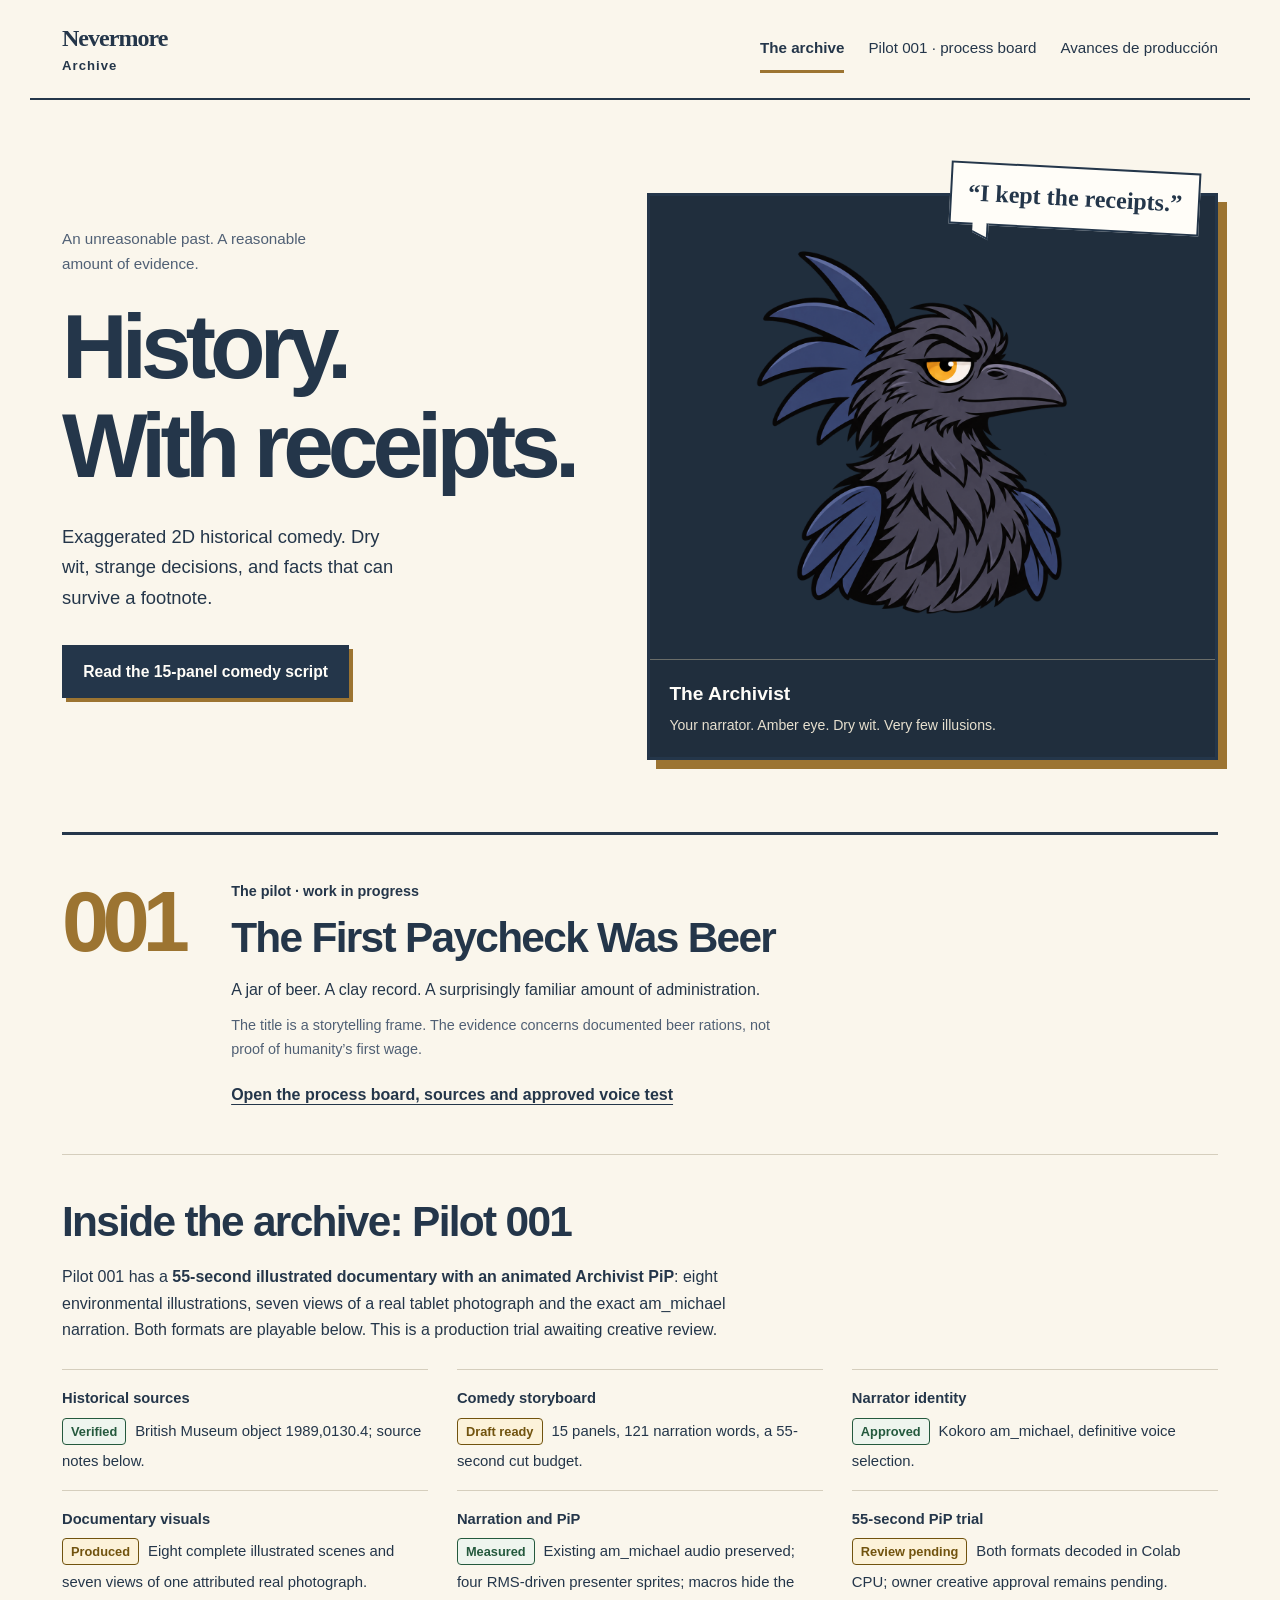
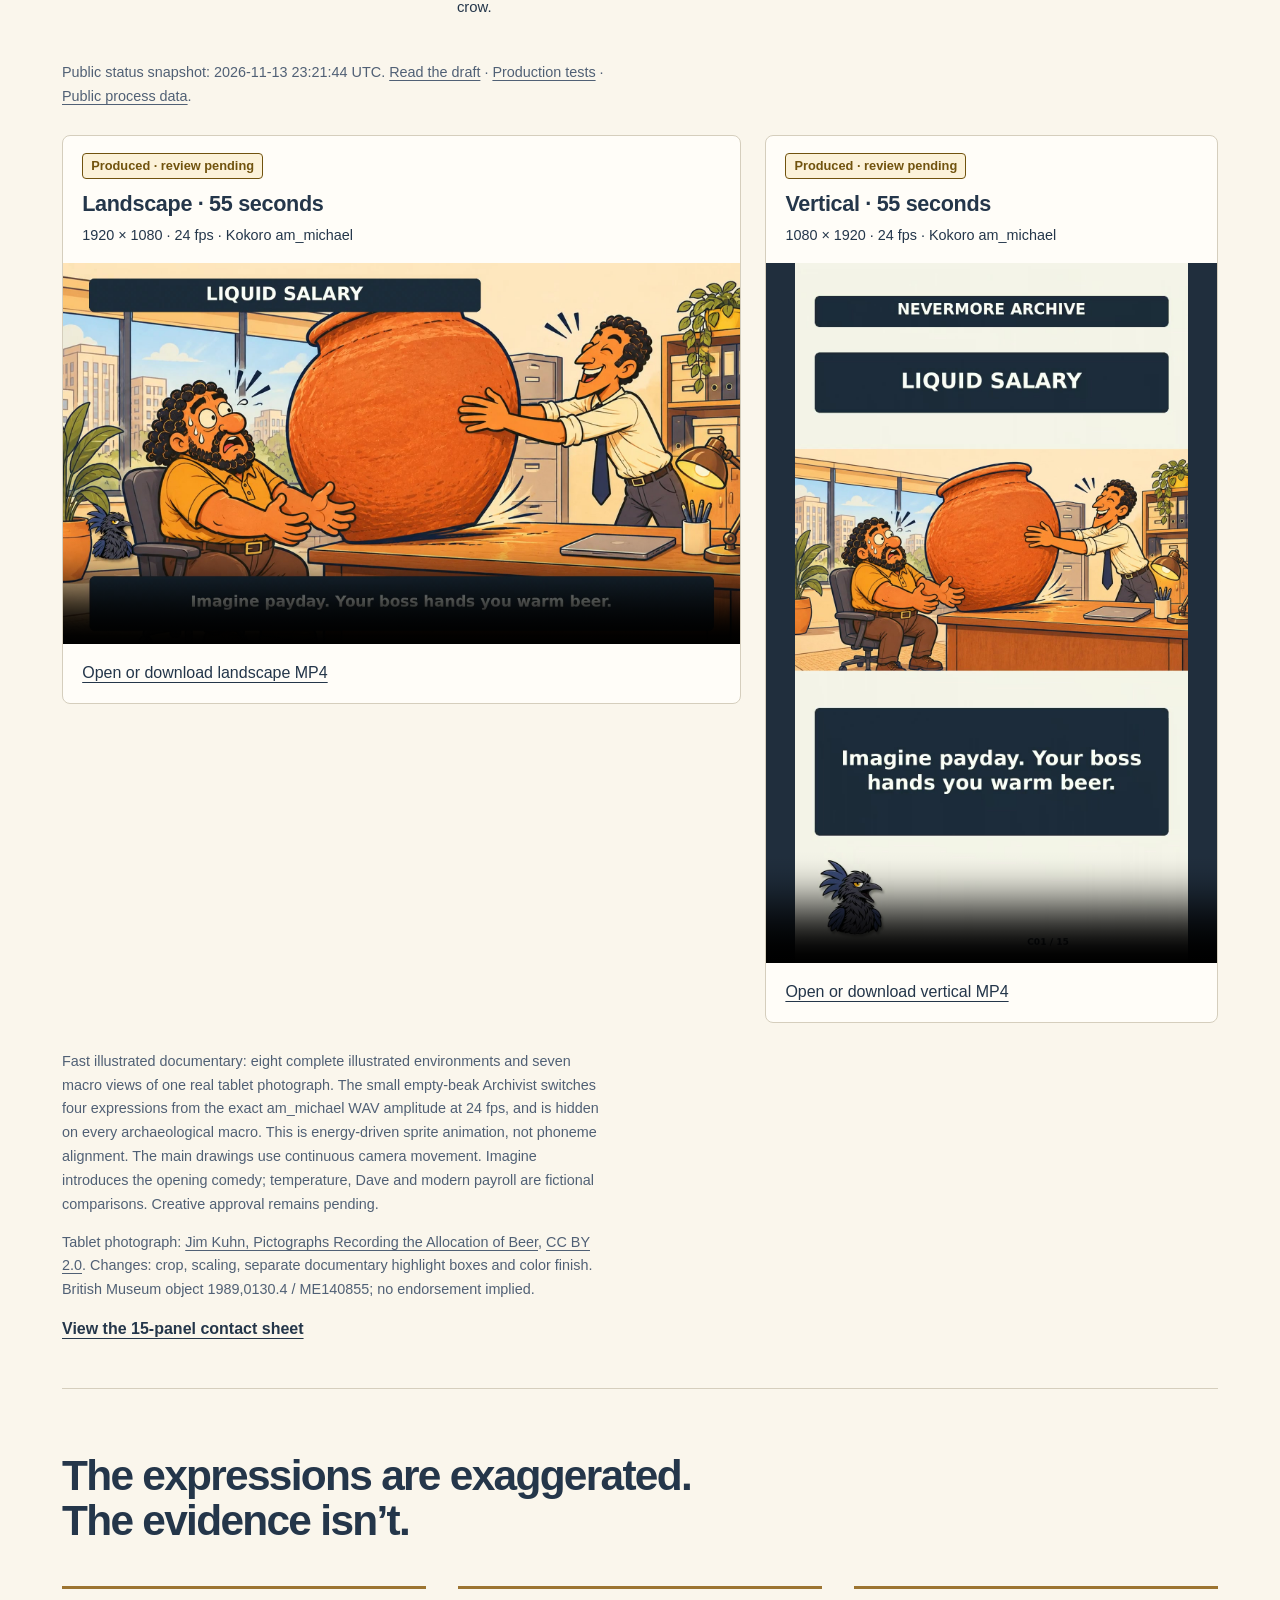
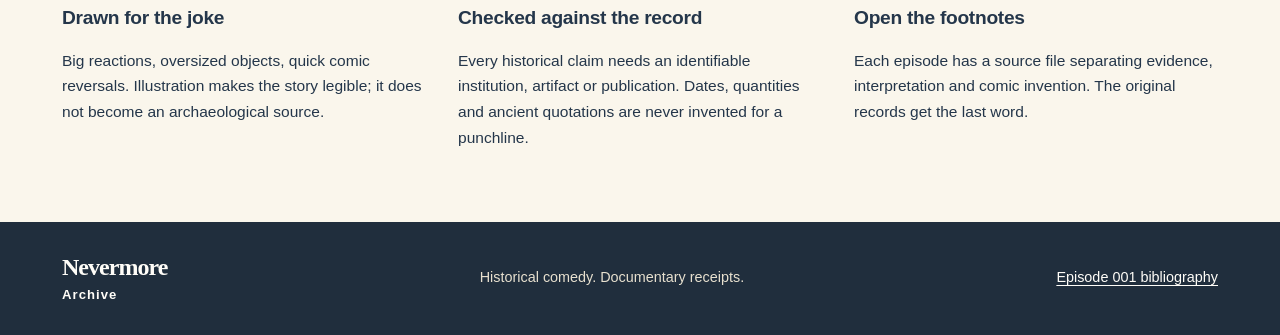
==== index.html @ f3fd373e "Publish Nevermore Archive public process portal" ====
<!doctype html>
<html lang="en">
<head>
  <meta charset="utf-8">
  <meta name="viewport" content="width=device-width, initial-scale=1">
  <meta name="description" content="Nevermore Archive: historical comedy with documented sources. Meet The Archivist and explore the evidence behind The First Paycheck Was Beer.">
  <meta name="theme-color" content="#202e3d">
  <title>Nevermore Archive · History, with receipts</title>
  <link rel="stylesheet" href="styles.css">
</head>
<body>
  <a class="skip-link" href="#main">Skip to content</a>
  <header class="site-header">
    <a class="wordmark" href="index.html" aria-label="Nevermore Archive home">Nevermore <span>Archive</span></a>
    <nav aria-label="Main navigation">
      <a href="index.html" aria-current="page">The archive</a>
      <a href="episode-001.html">Pilot 001 · process board</a>
      <a href="episode-001.html#production">Avances de producción</a>
    </nav>
  </header>
  <main id="main">
    <section class="hero" aria-labelledby="hero-title">
      <div class="hero-copy">
        <p class="intro">An unreasonable past. A reasonable amount of evidence.</p>
        <h1 id="hero-title">History.<br>With receipts.</h1>
        <p class="hero-description">Exaggerated 2D historical comedy. Dry wit, strange decisions, and facts that can survive a footnote.</p>
        <a class="button" href="episode-001.html#storyboard">Read the 15-panel comedy script</a>
      </div>
      <figure class="archivist-panel">
        <p class="speech">“I kept the receipts.”</p>
        <img src="assets/the-archivist.png?v=4" width="1536" height="1024" alt="The Archivist, a charcoal-black crow with an amber eye, with an empty beak, shown as a separate commentary presenter.">
        <figcaption><strong>The Archivist</strong><span>Your narrator. Amber eye. Dry wit. Very few illusions.</span></figcaption>
      </figure>
    </section>
    <section class="episode-feature" aria-labelledby="episode-title">
      <div class="episode-number" aria-label="Episode 001">001</div>
      <div class="episode-copy">
        <p class="section-note">The pilot · work in progress</p>
        <h2 id="episode-title">The First Paycheck Was Beer</h2>
        <p>A jar of beer. A clay record. A surprisingly familiar amount of administration.</p>
        <p class="quiet">The title is a storytelling frame. The evidence concerns documented beer rations, not proof of humanity’s first wage.</p>
      </div>
      <a class="text-link" href="episode-001.html">Open the process board, sources and approved voice test</a>
    </section>
    <section class="process-overview" aria-labelledby="process-title">
      <h2 id="process-title">Inside the archive: Pilot 001</h2>
      <!-- BEGIN PUBLIC_SUMMARY -->
<p class="status-caption">Pilot 001 has a <strong>55-second illustrated documentary with an animated Archivist PiP</strong>: eight environmental illustrations, seven views of a real tablet photograph and the exact am_michael narration. Both formats are playable below. This is a production trial awaiting creative review.</p>
<dl class="status-grid"><div><dt>Historical sources</dt><dd><span class="state state-verified">Verified</span> British Museum object 1989,0130.4; source notes below.</dd></div>
<div><dt>Comedy storyboard</dt><dd><span class="state state-draft">Draft ready</span> 15 panels, 121 narration words, a 55-second cut budget.</dd></div>
<div><dt>Narrator identity</dt><dd><span class="state state-verified">Approved</span> Kokoro am_michael, definitive voice selection.</dd></div>
<div><dt>Documentary visuals</dt><dd><span class="state state-draft">Produced</span> Eight complete illustrated scenes and seven views of one attributed real photograph.</dd></div>
<div><dt>Narration and PiP</dt><dd><span class="state state-verified">Measured</span> Existing am_michael audio preserved; four RMS-driven presenter sprites; macros hide the crow.</dd></div>
<div><dt>55-second PiP trial</dt><dd><span class="state state-draft">Review pending</span> Both formats decoded in Colab CPU; owner creative approval remains pending.</dd></div>
</dl>
<p class="quiet">Public status snapshot: <time datetime="2026-11-13T23:21:44+00:00">2026-11-13 23:21:44 UTC</time>. <a href="episode-001.html#storyboard">Read the draft</a> · <a href="episode-001.html#production">Production tests</a> · <a href="pilot-001.json">Public process data</a>.</p><div class="film-grid"><article class="film-card film-landscape"><header><span class="state state-draft">Produced · review pending</span><h3>Landscape · 55 seconds</h3><p>1920 × 1080 · 24 fps · Kokoro am_michael</p></header><video controls playsinline preload="none" poster="advances/documentary-001-v4/landscape-poster.jpg" aria-label="2D comedy test, landscape, 55 seconds"><source src="advances/documentary-001-v4/landscape.mp4" type="video/mp4">Your browser can use the download link below.</video><p><a href="advances/documentary-001-v4/landscape.mp4">Open or download landscape MP4</a></p></article><article class="film-card film-vertical"><header><span class="state state-draft">Produced · review pending</span><h3>Vertical · 55 seconds</h3><p>1080 × 1920 · 24 fps · Kokoro am_michael</p></header><video controls playsinline preload="none" poster="advances/documentary-001-v4/vertical-poster.jpg" aria-label="2D comedy test, vertical, 55 seconds"><source src="advances/documentary-001-v4/vertical.mp4" type="video/mp4">Your browser can use the download link below.</video><p><a href="advances/documentary-001-v4/vertical.mp4">Open or download vertical MP4</a></p></article></div><p class="quiet">Fast illustrated documentary: eight complete illustrated environments and seven macro views of one real tablet photograph. The small empty-beak Archivist switches four expressions from the exact am_michael WAV amplitude at 24 fps, and is hidden on every archaeological macro. This is energy-driven sprite animation, not phoneme alignment. The main drawings use continuous camera movement. Imagine introduces the opening comedy; temperature, Dave and modern payroll are fictional comparisons. Creative approval remains pending.</p><p class="quiet">Tablet photograph: <a href="https://commons.wikimedia.org/wiki/File:Pictographs_Recording_the_Allocation_of_Beer_(London,_England).jpg">Jim Kuhn, Pictographs Recording the Allocation of Beer</a>, <a href="https://creativecommons.org/licenses/by/2.0/">CC BY 2.0</a>. Changes: crop, scaling, separate documentary highlight boxes and color finish. British Museum object 1989,0130.4 / ME140855; no endorsement implied.</p><a class="text-link" href="advances/documentary-001-v4/contact-sheet.jpg">View the 15-panel contact sheet</a>
      <!-- END PUBLIC_SUMMARY -->
    </section>
    <section class="archive-method" aria-labelledby="method-title">
      <h2 id="method-title">The expressions are exaggerated.<br>The evidence isn’t.</h2>
      <div class="method-columns">
        <div><h3>Drawn for the joke</h3><p>Big reactions, oversized objects, quick comic reversals. Illustration makes the story legible; it does not become an archaeological source.</p></div>
        <div><h3>Checked against the record</h3><p>Every historical claim needs an identifiable institution, artifact or publication. Dates, quantities and ancient quotations are never invented for a punchline.</p></div>
        <div><h3>Open the footnotes</h3><p>Each episode has a source file separating evidence, interpretation and comic invention. The original records get the last word.</p></div>
      </div>
    </section>
  </main>
  <footer class="site-footer"><a class="wordmark" href="index.html">Nevermore <span>Archive</span></a><p>Historical comedy. Documentary receipts.</p><a href="episode-001.html">Episode 001 bibliography</a></footer>
</body>
</html>
---- styles.css ----
:root {
  --slate: #202e3d;
  --ink: #24364a;
  --gold: #9c7431;
  --paper: #faf6ec;
  --white: #fffdf8;
  --muted: #506075;
  --line: #d5cebd;
  --body: "Segoe UI", "Trebuchet MS", Arial, sans-serif;
  --display: "Trebuchet MS", "Arial Black", Arial, sans-serif;
}
* { box-sizing: border-box; }
html { scroll-behavior: smooth; scroll-padding-top: 1.5rem; }
body { margin: 0; background: var(--paper); color: var(--ink); font-family: var(--body); line-height: 1.65; }
img { display: block; max-width: 100%; height: auto; }
a { color: inherit; text-underline-offset: .22em; text-decoration-thickness: 1px; }
a:hover { text-decoration-thickness: 2px; }
a:focus-visible { outline: 3px solid var(--gold); outline-offset: 5px; border-radius: 2px; }
h1,h2,h3,p,figure { margin-top: 0; }
h1,h2,h3 { line-height: 1.08; }
h1 { font-family: var(--display); font-size: clamp(3.2rem,7.1vw,6.4rem); letter-spacing: -.065em; font-weight: 900; }
h2 { font-size: clamp(1.8rem,3.5vw,2.65rem); letter-spacing: -.04em; }
h3 { font-size: 1.2rem; letter-spacing: -.015em; }
p { max-width: 68ch; }
.skip-link { position: absolute; z-index: 5; left: 1rem; top: -6rem; background: var(--white); color: var(--ink); padding: .7rem 1rem; }
.skip-link:focus { top: .8rem; }
.site-header { min-height: 100px; max-width: 1220px; padding: 1.3rem 2rem; margin: auto; display: flex; justify-content: space-between; align-items: center; gap: 1rem 2rem; border-bottom: 2px solid var(--ink); }
.wordmark { text-decoration: none; font-family: Georgia, "Times New Roman", serif; font-weight: 700; font-size: 1.5rem; letter-spacing: -.04em; line-height: 1.15; }
.wordmark span { display: block; font-family: var(--body); font-size: .82rem; letter-spacing: .08em; font-weight: 600; margin-top: .35rem; }
.site-header nav { display: flex; flex-wrap: wrap; gap: .5rem 1.5rem; align-items: center; font-size: .95rem; }
.site-header nav a { padding: .6rem 0; text-decoration: none; border-bottom: 3px solid transparent; }
.site-header nav a[aria-current] { border-color: var(--gold); font-weight: 700; }
main { max-width: 1220px; margin: auto; padding: 0 2rem; }
.hero { display: grid; grid-template-columns: 1fr 1.05fr; gap: 2.6rem; align-items: center; padding: 4rem 0 4.5rem; }
.intro { font-size: .95rem; max-width: 31ch; margin-bottom: 1.4rem; color: var(--muted); }
.hero h1 { margin-bottom: 1.7rem; }
.hero-description { font-size: 1.15rem; max-width: 34ch; margin-bottom: 2rem; }
.button { display: inline-block; background: var(--ink); color: var(--white); padding: .85rem 1.2rem; border: 2px solid var(--ink); font-size: .98rem; font-weight: 650; line-height: 1.4; text-decoration: none; box-shadow: 4px 4px 0 var(--gold); }
.button:hover { background: var(--slate); text-decoration: underline; }
.archivist-panel { position: relative; margin: 1.8rem 0 0; background: var(--slate); color: var(--white); border: 3px solid var(--ink); box-shadow: 9px 9px 0 var(--gold); }
.archivist-panel img { width: 100%; min-height: 290px; aspect-ratio: 1.22; object-fit: contain; object-position: center; padding: 1rem .3rem 0; }
.speech { position: absolute; z-index: 1; top: -1.8rem; right: .9rem; margin: 0; padding: .6rem 1rem; background: var(--white); color: var(--ink); border: 2px solid var(--ink); font-family: Georgia, serif; font-size: clamp(1.1rem,2vw,1.5rem); font-weight: 700; transform: rotate(3deg); }
.speech::after { content: ""; position: absolute; bottom: -13px; left: 22px; width: 14px; height: 14px; background: var(--white); border-right: 2px solid var(--ink); border-bottom: 2px solid var(--ink); transform: skewY(25deg); }
.archivist-panel figcaption { padding: 1.15rem 1.2rem 1.25rem; border-top: 1px solid #6a6d69; }
.archivist-panel figcaption strong { display: block; font-size: 1.2rem; }
.archivist-panel figcaption span { display: block; font-size: .88rem; color: #e7e0cf; margin-top: .25rem; }
.episode-feature { display: grid; grid-template-columns: auto 1fr; column-gap: 2rem; padding: 2.8rem 0; border-top: 3px solid var(--ink); border-bottom: 1px solid var(--line); }
.episode-number { grid-row: span 2; font-family: var(--display); font-size: 5.3rem; font-weight: 900; color: var(--gold); line-height: 1; letter-spacing: -.08em; padding-right: 1rem; }
.section-note { font-size: .9rem; font-weight: 650; margin-bottom: .8rem; }
.episode-copy h2 { margin-bottom: 1rem; }
.episode-copy p { margin-bottom: .7rem; }
.quiet { font-size: .9rem; color: var(--muted); }
.text-link { font-weight: 700; }
.episode-feature>.text-link { grid-column: 2; justify-self: start; margin-top: .6rem; }
.archive-method { padding: 4rem 0 4.5rem; }
.archive-method>h2 { max-width: 28ch; margin-bottom: 2.6rem; }
.method-columns { display: grid; grid-template-columns: repeat(3,1fr); gap: 2rem; }
.method-columns>div { border-top: 3px solid var(--gold); padding-top: 1.2rem; }
.method-columns p { font-size: .97rem; margin-bottom: 0; }
.site-footer { background: var(--slate); color: var(--white); padding: 2rem max(2rem,calc((100vw - 1156px)/2)); display: flex; justify-content: space-between; align-items: center; flex-wrap: wrap; gap: 1.5rem 2rem; }
.site-footer p { margin: 0; font-size: .9rem; color: #e7e0cf; }
.site-footer>a:last-child { font-size: .9rem; }
.source-intro { padding: 4rem 0 2.5rem; display: grid; grid-template-columns: 1.5fr 1fr; gap: 3rem; align-items: end; }
.source-intro h1 { font-size: clamp(2.9rem,5.8vw,5rem); max-width: 12ch; margin-bottom: 1.2rem; }
.source-deck { font-size: 1.2rem; margin-bottom: 0; }
.evidence-note { padding: 1.5rem; background: var(--white); border-left: 5px solid var(--gold); }
.evidence-note>strong { display: block; font-size: 1.1rem; margin-bottom: .65rem; }
.evidence-note p { font-size: .97rem; margin-bottom: .8rem; }
.evidence-note p:last-child { margin-bottom: 0; }
.evidence-note .quiet { font-size: .85rem; }
.contents { padding: 1rem 0; border-top: 2px solid var(--ink); border-bottom: 1px solid var(--line); display: flex; flex-wrap: wrap; gap: .5rem 2rem; }
.contents a { font-size: .95rem; padding: .4rem 0; }
.source-section { display: grid; grid-template-columns: 1fr 2.2fr; gap: 3.5rem; padding: 3.5rem 0; border-bottom: 1px solid var(--line); }
.section-heading { align-self: start; }
.section-heading h2 { font-size: 1.85rem; margin-top: 1.2rem; max-width: 14ch; }
.archive-stamp { display: inline-block; border: 2px solid var(--gold); padding: .25rem .65rem; font-weight: 700; font-size: .85rem; transform: rotate(-3deg); }
.reading-column { max-width: 69ch; min-width: 0; }
.reading-column p { margin-bottom: 1.2rem; }
.reading-column a { overflow-wrap: anywhere; }
.reading-column a[href^="#source-"] { font-weight: 700; white-space: nowrap; }
.evidence-list { margin: 1.8rem 0; }
.evidence-list>div { padding: 1.2rem 0; border-top: 1px solid var(--line); }
.evidence-list dt { font-weight: 750; font-size: 1.08rem; margin-bottom: .35rem; }
.evidence-list dd { margin: 0; }
blockquote { margin: 2rem 0; padding: 1.5rem 1.8rem; border-left: 4px solid var(--gold); background: var(--white); }
blockquote p { font-family: Georgia, serif; font-size: 1.8rem; line-height: 1.3; margin-bottom: .6rem !important; }
blockquote cite { font-size: .9rem; font-style: normal; }
.source-entry { padding-bottom: 1.5rem; }
.source-entry+.source-entry { padding-top: 2rem; border-top: 1px solid var(--line); }
.source-entry h3 { font-size: 1.5rem; margin-bottom: .8rem; }
.source-entry p:last-child { margin-bottom: 0; }
.source-id { font-size: .9rem; font-weight: 700; }
.limits-list { padding-left: 1.2rem; margin: 0 0 2rem; }
.limits-list li { margin-bottom: .8rem; padding-left: .35rem; }
.limits-list li::marker { color: var(--gold); }
.closing-note { font-weight: 700; }
.limits-section { border-bottom: 0; padding-bottom: 4.5rem; }
@media (min-width: 1450px) { .site-header { padding-left: 0; padding-right: 0; max-width: 1156px; } }
@media (max-width: 800px) {
  .hero { gap: 1.6rem; grid-template-columns: 1fr 1fr; }
  .hero h1 { font-size: clamp(3.1rem,7.2vw,5rem); }
  .archivist-panel img { min-height: 240px; }
  .method-columns { grid-template-columns: 1fr; gap: 1.5rem; }
  .source-intro { grid-template-columns: 1fr; gap: 1.7rem; }
  .source-intro h1 { max-width: 15ch; }
  .source-section { grid-template-columns: 1fr; gap: 1.2rem; }
  .section-heading h2 { max-width: none; margin-bottom: .3rem; }
}
@media (max-width: 590px) {
  .site-header { padding: 1.15rem 1.2rem; align-items: flex-start; flex-direction: column; gap: .7rem; min-height: auto; }
  .site-header nav { gap: .5rem 1.25rem; font-size: .9rem; }
  main { padding: 0 1.2rem; }
  .hero { grid-template-columns: 1fr; padding: 2rem 0 3rem; gap: 1.4rem; }
  .hero h1 { font-size: clamp(3.6rem,16vw,5.6rem); margin-bottom: 1.25rem; }
  .intro { margin-bottom: 1.1rem; }
  .hero-description { max-width: 34ch; font-size: 1.05rem; }
  .hero .button { font-size: .95rem; }
  .archivist-panel { margin-right: 7px; }
  .archivist-panel img { min-height: 0; aspect-ratio: 1.3; }
  .speech { font-size: 1.15rem; }
  .episode-feature { column-gap: 1rem; padding: 2rem 0; }
  .episode-number { font-size: 3rem; padding-right: .2rem; }
  .episode-copy h2 { font-size: 1.9rem; }
  .episode-feature>.text-link { grid-column: 1/-1; margin-top: 1.2rem; }
  .archive-method { padding: 2.5rem 0; }
  .archive-method>h2 { font-size: 1.85rem; margin-bottom: 1.8rem; }
  .site-footer { padding: 2rem 1.2rem; flex-direction: column; align-items: flex-start; gap: 1rem; }
  .source-intro { padding-top: 2rem; }
  .source-intro h1 { font-size: 3.3rem; }
  .source-deck { font-size: 1.1rem; }
  .evidence-note { padding: 1.1rem; }
  .contents { flex-direction: column; gap: .15rem; }
  .source-section { padding: 2.3rem 0; }
  blockquote { padding: 1.2rem; }
  blockquote p { font-size: 1.6rem; }
}
.process-overview,.public-storyboard,.production-progress { padding: 2.8rem 0; border-bottom: 1px solid var(--line); }
.process-overview h2,.public-storyboard h2,.production-progress h2 { margin-bottom: 1.2rem; }
.status-caption { max-width: 76ch; }
.status-grid { display: grid; grid-template-columns: repeat(3,minmax(0,1fr)); gap: 0 1.8rem; margin: 1.6rem 0; }
.status-grid>div { padding: 1rem 0; border-top: 1px solid var(--line); }
.status-grid dt { font-size: .92rem; font-weight: 700; margin-bottom: .45rem; }
.status-grid dd { margin: 0; font-size: .93rem; }
.state { display: inline-block; padding: .12rem .5rem; border-radius: 4px; border: 1px solid currentColor; font-size: .8rem; font-weight: 700; margin: 0 .3rem .3rem 0; }
.state-verified { color: #24593d; background: #eef5ee; }
.state-draft { color: #71530e; background: #fcf2d9; }
.state-pending { color: #506075; background: #f0f1f2; }
.storyboard-panels { display: grid; grid-template-columns: repeat(3,minmax(0,1fr)); gap: 1.4rem; margin-top: 2rem; }
.story-panel { min-width: 0; background: var(--white); border: 2px solid var(--ink); align-self: start; }
.story-panel header { padding: .9rem 1rem; background: var(--slate); color: var(--white); }
.story-panel header span { font-size: .8rem; color: #e7e0cf; }
.story-panel h3 { font-size: 1.05rem; line-height: 1.25; margin: .35rem 0 0; }
.panel-narration { padding: 1.2rem 1rem; font-size: 1.1rem; line-height: 1.5; margin: 0; }
.story-panel details { padding: .8rem 1rem 1rem; border-top: 1px solid var(--line); font-size: .9rem; }
.story-panel summary { cursor: pointer; font-weight: 700; min-height: 2rem; }
.story-panel summary:focus-visible { outline: 3px solid var(--gold); outline-offset: 3px; }
.story-panel details p { margin: .8rem 0 0; }
.approved-test { display: grid; grid-template-columns: 1fr 1fr; gap: 2rem; padding: 1.5rem; margin: 1.5rem 0; border-left: 5px solid #24593d; background: var(--white); }
.approved-test h3 { margin-bottom: .7rem; }
.approved-test p { font-size: .95rem; margin-bottom: .8rem; }
.approved-test audio { width: 100%; max-width: 100%; margin-bottom: .7rem; }
.progress-note { padding: 1.2rem 1.5rem; background: #eef0f2; border-left: 5px solid var(--muted); }
.progress-note p { margin-bottom: 0; }
@media (max-width: 900px) { .storyboard-panels { grid-template-columns: repeat(2,minmax(0,1fr)); } }
@media (max-width: 590px) {
  .status-grid { grid-template-columns: repeat(2,minmax(0,1fr)); gap: 0 1rem; }
  .storyboard-panels,.approved-test { grid-template-columns: 1fr; }
  .approved-test { gap: 1rem; padding: 1.1rem; }
  .public-storyboard,.production-progress,.process-overview { padding: 2rem 0; }
}
@media (prefers-reduced-motion: reduce) { html { scroll-behavior: auto; } }

.film-grid { display: grid; grid-template-columns: minmax(0,1.5fr) minmax(0,1fr); gap: 1.5rem; align-items: start; margin: 1.7rem 0; }
.film-card { min-width: 0; background: var(--white); border: 1px solid var(--line); border-radius: 8px; overflow: hidden; }
.film-card header,.film-card>p { padding: 1rem 1.2rem; margin: 0; }
.film-card h3 { margin: .5rem 0; font-size: 1.35rem; }
.film-card header p { font-size: .9rem; margin: 0; }
.film-card video { display: block; width: 100%; height: auto; background: var(--slate); }
.film-landscape video { aspect-ratio: 16/9; }
.film-vertical video { aspect-ratio: 9/16; max-height: 700px; object-fit: contain; }
.film-card video:focus-visible { outline: 4px solid var(--gold); outline-offset: -4px; }
@media (max-width: 650px) { .film-grid { grid-template-columns: minmax(0,1fr); } .film-vertical { max-width: 440px; width: 100%; justify-self: center; } }
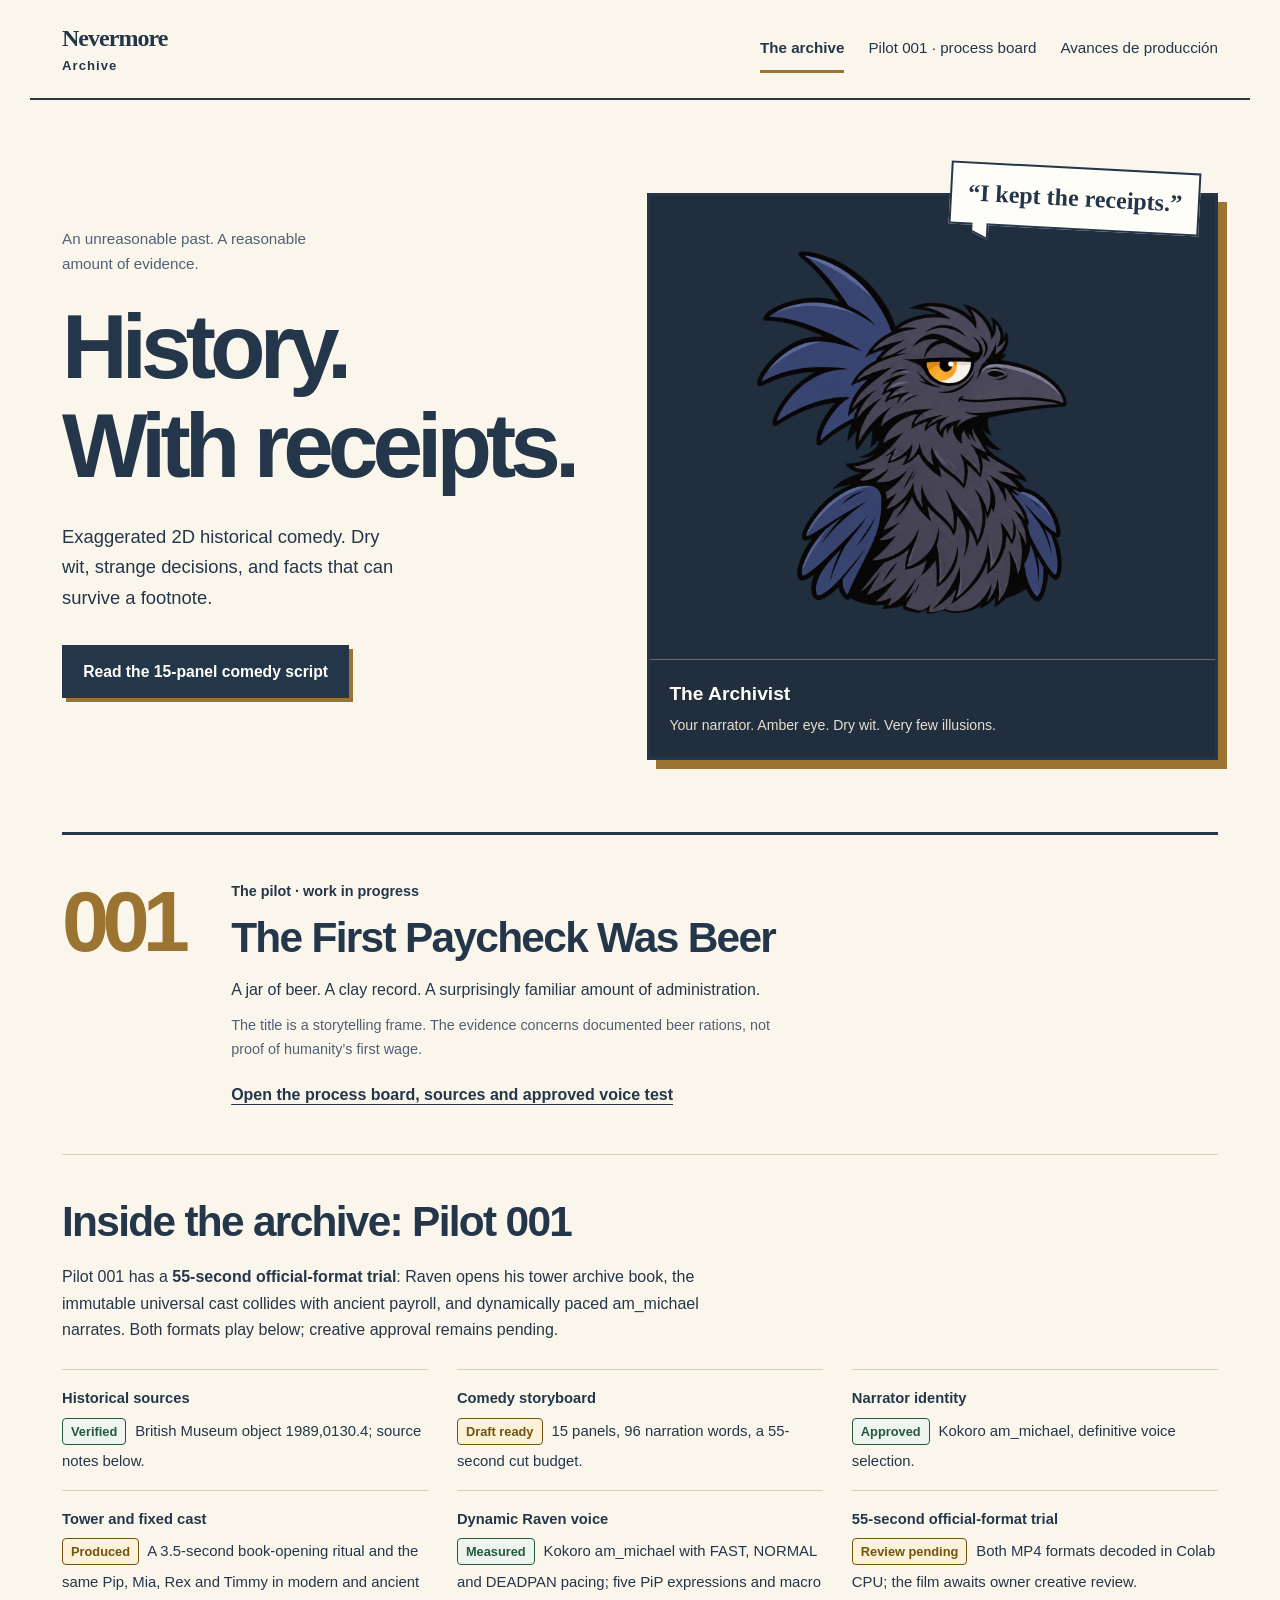
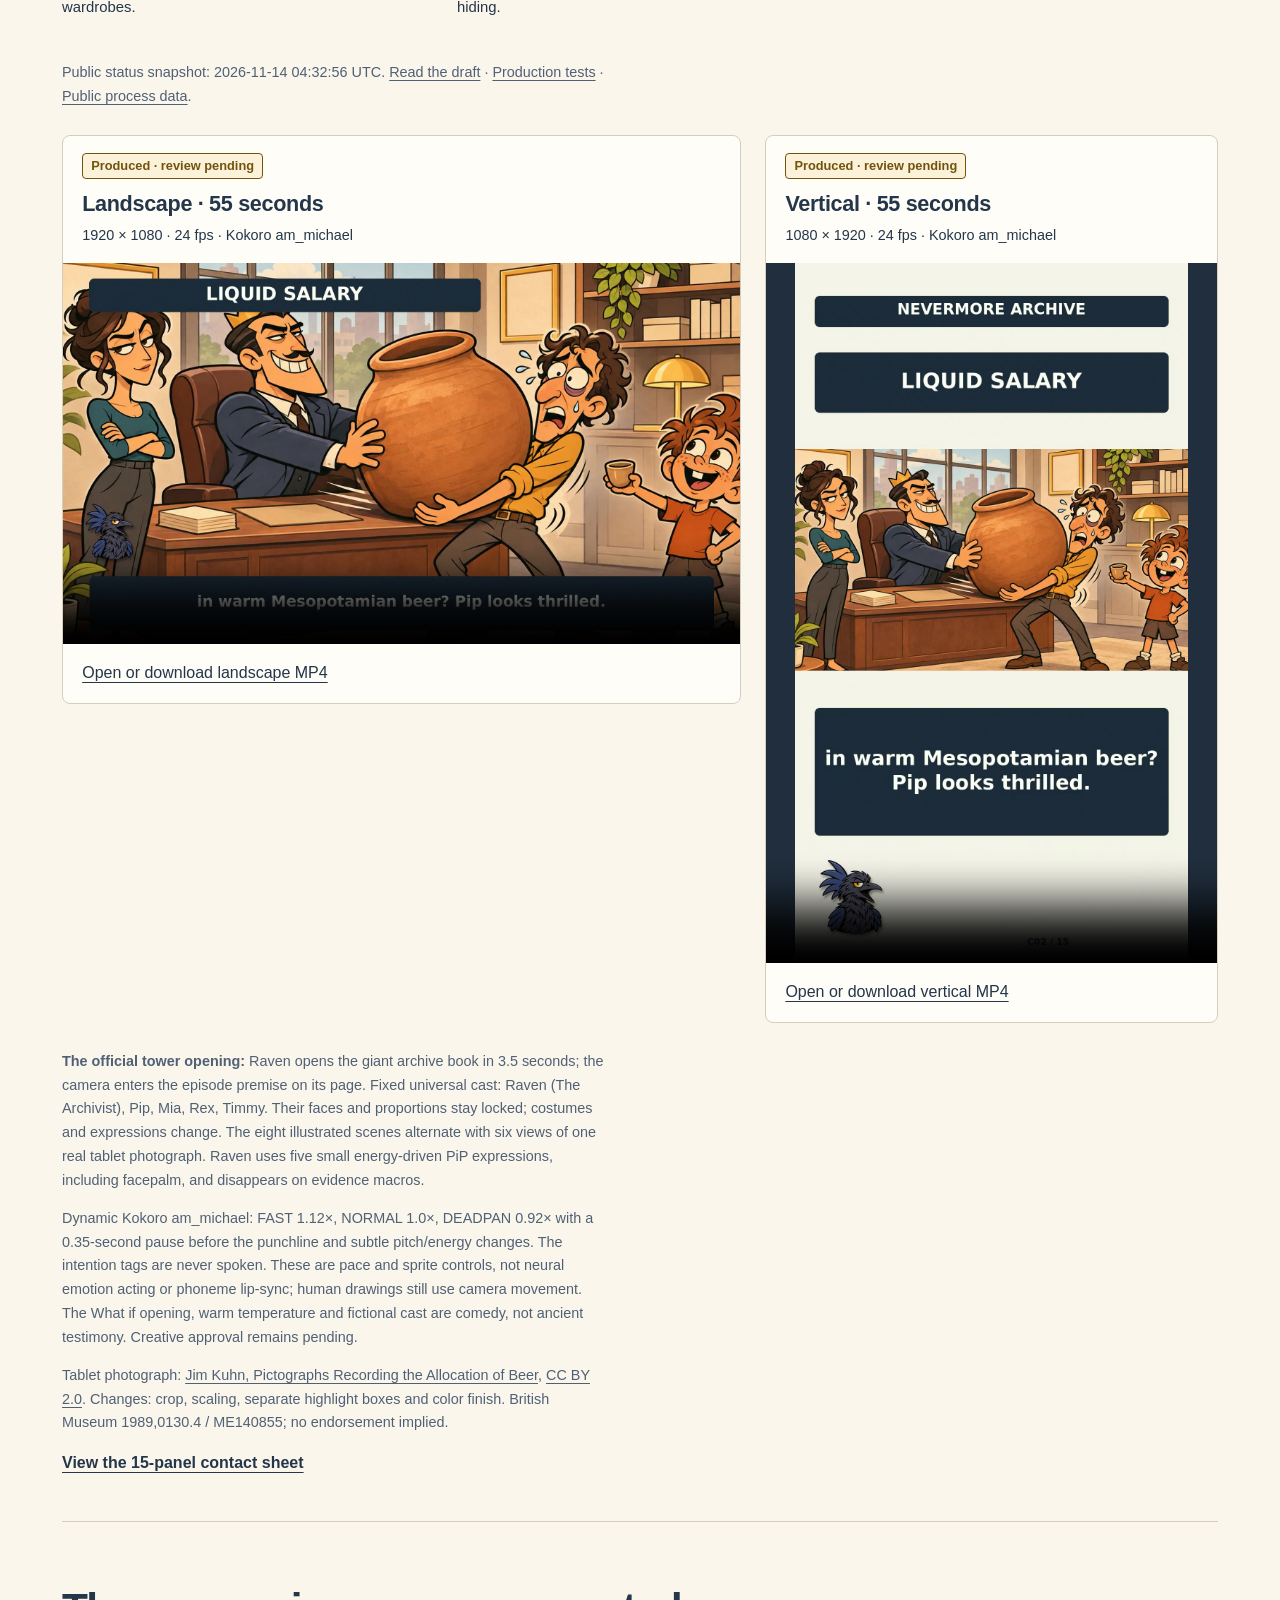
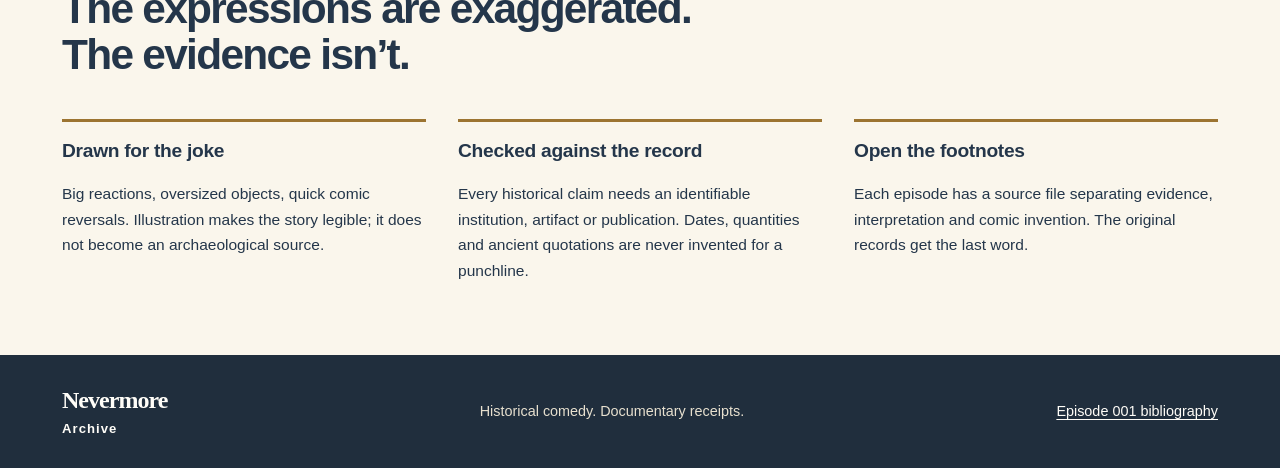
==== commit 8f74d77a: "Publish Nevermore Archive public process portal" ====
--- a/index.html
+++ b/index.html
@@ -28,7 +28,7 @@
       </div>
       <figure class="archivist-panel">
         <p class="speech">“I kept the receipts.”</p>
-        <img src="assets/the-archivist.png?v=4" width="1536" height="1024" alt="The Archivist, a charcoal-black crow with an amber eye, with an empty beak, shown as a separate commentary presenter.">
+        <img src="assets/the-archivist.png?v=5" width="1536" height="1024" alt="The Archivist, a charcoal-black crow with an amber eye, with an empty beak, shown as a separate commentary presenter.">
         <figcaption><strong>The Archivist</strong><span>Your narrator. Amber eye. Dry wit. Very few illusions.</span></figcaption>
       </figure>
     </section>
@@ -45,15 +45,15 @@
     <section class="process-overview" aria-labelledby="process-title">
       <h2 id="process-title">Inside the archive: Pilot 001</h2>
       <!-- BEGIN PUBLIC_SUMMARY -->
-<p class="status-caption">Pilot 001 has a <strong>55-second illustrated documentary with an animated Archivist PiP</strong>: eight environmental illustrations, seven views of a real tablet photograph and the exact am_michael narration. Both formats are playable below. This is a production trial awaiting creative review.</p>
+<p class="status-caption">Pilot 001 has a <strong>55-second official-format trial</strong>: Raven opens his tower archive book, the immutable universal cast collides with ancient payroll, and dynamically paced am_michael narrates. Both formats play below; creative approval remains pending.</p>
 <dl class="status-grid"><div><dt>Historical sources</dt><dd><span class="state state-verified">Verified</span> British Museum object 1989,0130.4; source notes below.</dd></div>
-<div><dt>Comedy storyboard</dt><dd><span class="state state-draft">Draft ready</span> 15 panels, 121 narration words, a 55-second cut budget.</dd></div>
+<div><dt>Comedy storyboard</dt><dd><span class="state state-draft">Draft ready</span> 15 panels, 96 narration words, a 55-second cut budget.</dd></div>
 <div><dt>Narrator identity</dt><dd><span class="state state-verified">Approved</span> Kokoro am_michael, definitive voice selection.</dd></div>
-<div><dt>Documentary visuals</dt><dd><span class="state state-draft">Produced</span> Eight complete illustrated scenes and seven views of one attributed real photograph.</dd></div>
-<div><dt>Narration and PiP</dt><dd><span class="state state-verified">Measured</span> Existing am_michael audio preserved; four RMS-driven presenter sprites; macros hide the crow.</dd></div>
-<div><dt>55-second PiP trial</dt><dd><span class="state state-draft">Review pending</span> Both formats decoded in Colab CPU; owner creative approval remains pending.</dd></div>
+<div><dt>Tower and fixed cast</dt><dd><span class="state state-draft">Produced</span> A 3.5-second book-opening ritual and the same Pip, Mia, Rex and Timmy in modern and ancient wardrobes.</dd></div>
+<div><dt>Dynamic Raven voice</dt><dd><span class="state state-verified">Measured</span> Kokoro am_michael with FAST, NORMAL and DEADPAN pacing; five PiP expressions and macro hiding.</dd></div>
+<div><dt>55-second official-format trial</dt><dd><span class="state state-draft">Review pending</span> Both MP4 formats decoded in Colab CPU; the film awaits owner creative review.</dd></div>
 </dl>
-<p class="quiet">Public status snapshot: <time datetime="2026-11-13T23:21:44+00:00">2026-11-13 23:21:44 UTC</time>. <a href="episode-001.html#storyboard">Read the draft</a> · <a href="episode-001.html#production">Production tests</a> · <a href="pilot-001.json">Public process data</a>.</p><div class="film-grid"><article class="film-card film-landscape"><header><span class="state state-draft">Produced · review pending</span><h3>Landscape · 55 seconds</h3><p>1920 × 1080 · 24 fps · Kokoro am_michael</p></header><video controls playsinline preload="none" poster="advances/documentary-001-v4/landscape-poster.jpg" aria-label="2D comedy test, landscape, 55 seconds"><source src="advances/documentary-001-v4/landscape.mp4" type="video/mp4">Your browser can use the download link below.</video><p><a href="advances/documentary-001-v4/landscape.mp4">Open or download landscape MP4</a></p></article><article class="film-card film-vertical"><header><span class="state state-draft">Produced · review pending</span><h3>Vertical · 55 seconds</h3><p>1080 × 1920 · 24 fps · Kokoro am_michael</p></header><video controls playsinline preload="none" poster="advances/documentary-001-v4/vertical-poster.jpg" aria-label="2D comedy test, vertical, 55 seconds"><source src="advances/documentary-001-v4/vertical.mp4" type="video/mp4">Your browser can use the download link below.</video><p><a href="advances/documentary-001-v4/vertical.mp4">Open or download vertical MP4</a></p></article></div><p class="quiet">Fast illustrated documentary: eight complete illustrated environments and seven macro views of one real tablet photograph. The small empty-beak Archivist switches four expressions from the exact am_michael WAV amplitude at 24 fps, and is hidden on every archaeological macro. This is energy-driven sprite animation, not phoneme alignment. The main drawings use continuous camera movement. Imagine introduces the opening comedy; temperature, Dave and modern payroll are fictional comparisons. Creative approval remains pending.</p><p class="quiet">Tablet photograph: <a href="https://commons.wikimedia.org/wiki/File:Pictographs_Recording_the_Allocation_of_Beer_(London,_England).jpg">Jim Kuhn, Pictographs Recording the Allocation of Beer</a>, <a href="https://creativecommons.org/licenses/by/2.0/">CC BY 2.0</a>. Changes: crop, scaling, separate documentary highlight boxes and color finish. British Museum object 1989,0130.4 / ME140855; no endorsement implied.</p><a class="text-link" href="advances/documentary-001-v4/contact-sheet.jpg">View the 15-panel contact sheet</a>
+<p class="quiet">Public status snapshot: <time datetime="2026-11-14T04:32:56+00:00">2026-11-14 04:32:56 UTC</time>. <a href="episode-001.html#storyboard">Read the draft</a> · <a href="episode-001.html#production">Production tests</a> · <a href="pilot-001.json">Public process data</a>.</p><div class="film-grid"><article class="film-card film-landscape"><header><span class="state state-draft">Produced · review pending</span><h3>Landscape · 55 seconds</h3><p>1920 × 1080 · 24 fps · Kokoro am_michael</p></header><video controls playsinline preload="none" poster="advances/tower-cast-001-v5/landscape-poster.jpg" aria-label="2D comedy test, landscape, 55 seconds"><source src="advances/tower-cast-001-v5/landscape.mp4" type="video/mp4">Your browser can use the download link below.</video><p><a href="advances/tower-cast-001-v5/landscape.mp4">Open or download landscape MP4</a></p></article><article class="film-card film-vertical"><header><span class="state state-draft">Produced · review pending</span><h3>Vertical · 55 seconds</h3><p>1080 × 1920 · 24 fps · Kokoro am_michael</p></header><video controls playsinline preload="none" poster="advances/tower-cast-001-v5/vertical-poster.jpg" aria-label="2D comedy test, vertical, 55 seconds"><source src="advances/tower-cast-001-v5/vertical.mp4" type="video/mp4">Your browser can use the download link below.</video><p><a href="advances/tower-cast-001-v5/vertical.mp4">Open or download vertical MP4</a></p></article></div><p class="quiet"><strong>The official tower opening:</strong> Raven opens the giant archive book in 3.5 seconds; the camera enters the episode premise on its page. Fixed universal cast: Raven (The Archivist), Pip, Mia, Rex, Timmy. Their faces and proportions stay locked; costumes and expressions change. The eight illustrated scenes alternate with six views of one real tablet photograph. Raven uses five small energy-driven PiP expressions, including facepalm, and disappears on evidence macros.</p><p class="quiet">Dynamic Kokoro am_michael: FAST 1.12×, NORMAL 1.0×, DEADPAN 0.92× with a 0.35-second pause before the punchline and subtle pitch/energy changes. The intention tags are never spoken. These are pace and sprite controls, not neural emotion acting or phoneme lip-sync; human drawings still use camera movement. The What if opening, warm temperature and fictional cast are comedy, not ancient testimony. Creative approval remains pending.</p><p class="quiet">Tablet photograph: <a href="https://commons.wikimedia.org/wiki/File:Pictographs_Recording_the_Allocation_of_Beer_(London,_England).jpg">Jim Kuhn, Pictographs Recording the Allocation of Beer</a>, <a href="https://creativecommons.org/licenses/by/2.0/">CC BY 2.0</a>. Changes: crop, scaling, separate highlight boxes and color finish. British Museum 1989,0130.4 / ME140855; no endorsement implied.</p><a class="text-link" href="advances/tower-cast-001-v5/contact-sheet.jpg">View the 15-panel contact sheet</a>
       <!-- END PUBLIC_SUMMARY -->
     </section>
     <section class="archive-method" aria-labelledby="method-title">
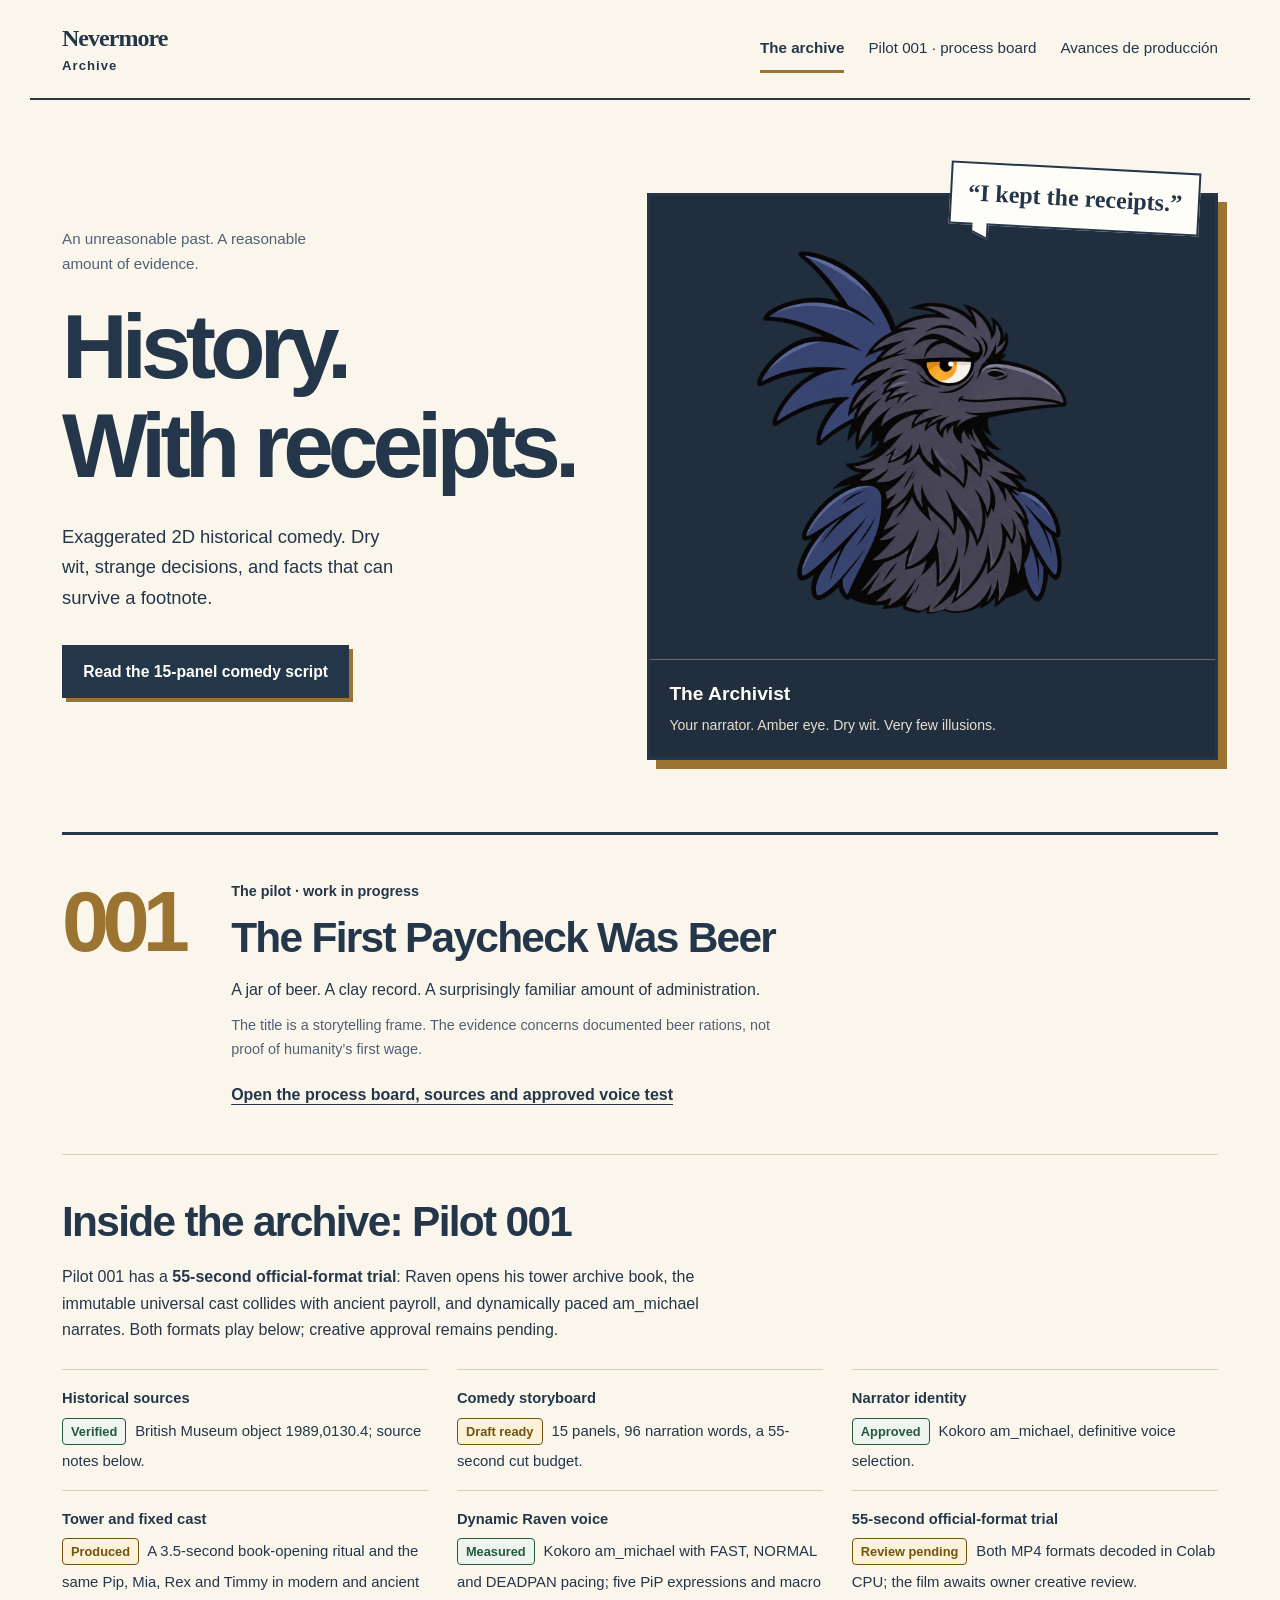
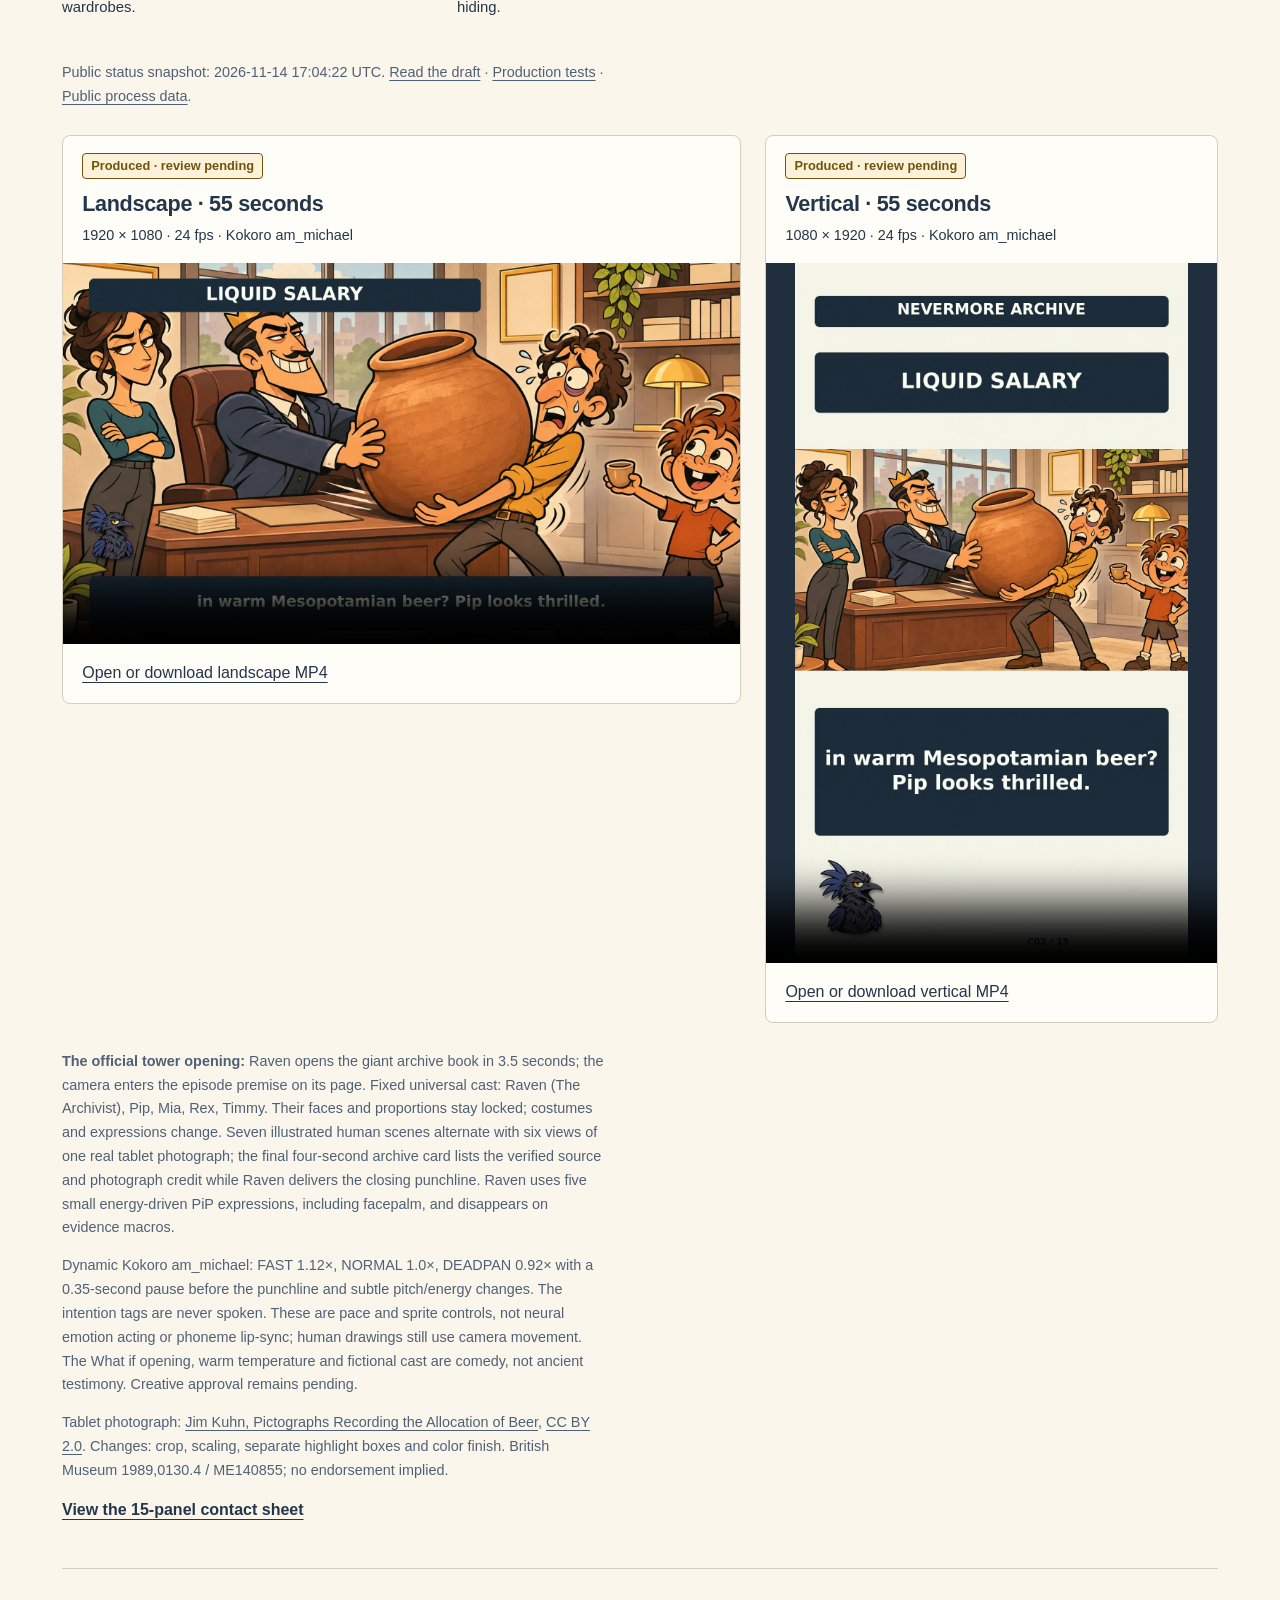
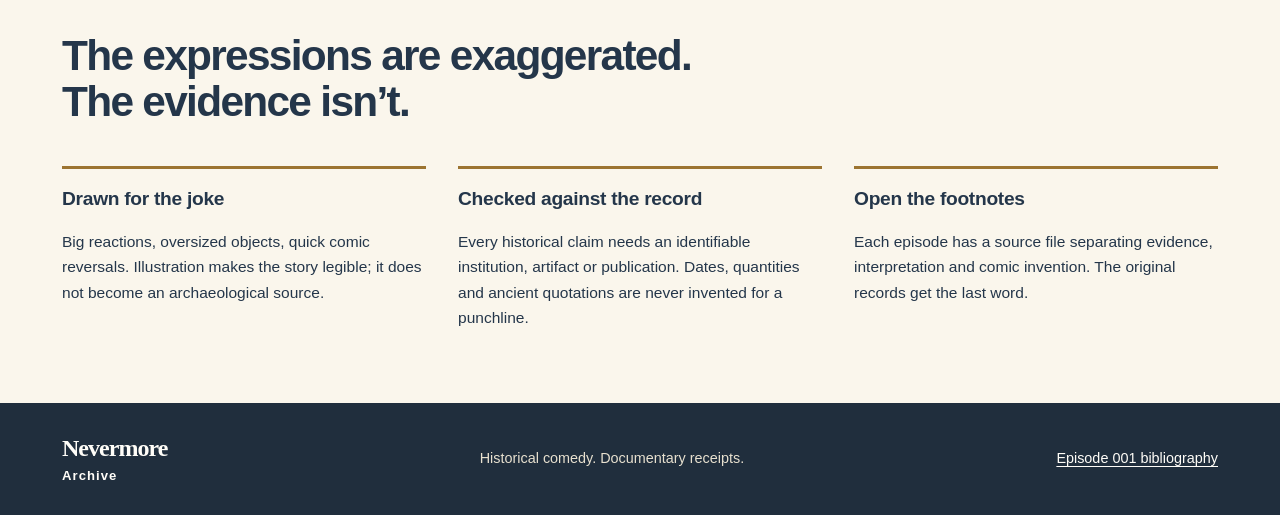
==== commit dc3d17ee: "Publish Nevermore Archive public process portal" ====
--- a/index.html
+++ b/index.html
@@ -53,7 +53,7 @@
 <div><dt>Dynamic Raven voice</dt><dd><span class="state state-verified">Measured</span> Kokoro am_michael with FAST, NORMAL and DEADPAN pacing; five PiP expressions and macro hiding.</dd></div>
 <div><dt>55-second official-format trial</dt><dd><span class="state state-draft">Review pending</span> Both MP4 formats decoded in Colab CPU; the film awaits owner creative review.</dd></div>
 </dl>
-<p class="quiet">Public status snapshot: <time datetime="2026-11-14T04:32:56+00:00">2026-11-14 04:32:56 UTC</time>. <a href="episode-001.html#storyboard">Read the draft</a> · <a href="episode-001.html#production">Production tests</a> · <a href="pilot-001.json">Public process data</a>.</p><div class="film-grid"><article class="film-card film-landscape"><header><span class="state state-draft">Produced · review pending</span><h3>Landscape · 55 seconds</h3><p>1920 × 1080 · 24 fps · Kokoro am_michael</p></header><video controls playsinline preload="none" poster="advances/tower-cast-001-v5/landscape-poster.jpg" aria-label="2D comedy test, landscape, 55 seconds"><source src="advances/tower-cast-001-v5/landscape.mp4" type="video/mp4">Your browser can use the download link below.</video><p><a href="advances/tower-cast-001-v5/landscape.mp4">Open or download landscape MP4</a></p></article><article class="film-card film-vertical"><header><span class="state state-draft">Produced · review pending</span><h3>Vertical · 55 seconds</h3><p>1080 × 1920 · 24 fps · Kokoro am_michael</p></header><video controls playsinline preload="none" poster="advances/tower-cast-001-v5/vertical-poster.jpg" aria-label="2D comedy test, vertical, 55 seconds"><source src="advances/tower-cast-001-v5/vertical.mp4" type="video/mp4">Your browser can use the download link below.</video><p><a href="advances/tower-cast-001-v5/vertical.mp4">Open or download vertical MP4</a></p></article></div><p class="quiet"><strong>The official tower opening:</strong> Raven opens the giant archive book in 3.5 seconds; the camera enters the episode premise on its page. Fixed universal cast: Raven (The Archivist), Pip, Mia, Rex, Timmy. Their faces and proportions stay locked; costumes and expressions change. The eight illustrated scenes alternate with six views of one real tablet photograph. Raven uses five small energy-driven PiP expressions, including facepalm, and disappears on evidence macros.</p><p class="quiet">Dynamic Kokoro am_michael: FAST 1.12×, NORMAL 1.0×, DEADPAN 0.92× with a 0.35-second pause before the punchline and subtle pitch/energy changes. The intention tags are never spoken. These are pace and sprite controls, not neural emotion acting or phoneme lip-sync; human drawings still use camera movement. The What if opening, warm temperature and fictional cast are comedy, not ancient testimony. Creative approval remains pending.</p><p class="quiet">Tablet photograph: <a href="https://commons.wikimedia.org/wiki/File:Pictographs_Recording_the_Allocation_of_Beer_(London,_England).jpg">Jim Kuhn, Pictographs Recording the Allocation of Beer</a>, <a href="https://creativecommons.org/licenses/by/2.0/">CC BY 2.0</a>. Changes: crop, scaling, separate highlight boxes and color finish. British Museum 1989,0130.4 / ME140855; no endorsement implied.</p><a class="text-link" href="advances/tower-cast-001-v5/contact-sheet.jpg">View the 15-panel contact sheet</a>
+<p class="quiet">Public status snapshot: <time datetime="2026-11-14T17:04:22+00:00">2026-11-14 17:04:22 UTC</time>. <a href="episode-001.html#storyboard">Read the draft</a> · <a href="episode-001.html#production">Production tests</a> · <a href="pilot-001.json">Public process data</a>.</p><div class="film-grid"><article class="film-card film-landscape"><header><span class="state state-draft">Produced · review pending</span><h3>Landscape · 55 seconds</h3><p>1920 × 1080 · 24 fps · Kokoro am_michael</p></header><video controls playsinline preload="none" poster="advances/tower-cast-001-v5/landscape-poster.jpg?v=0300d57c29a1" aria-label="2D comedy test, landscape, 55 seconds"><source src="advances/tower-cast-001-v5/landscape.mp4?v=0300d57c29a1" type="video/mp4">Your browser can use the download link below.</video><p><a href="advances/tower-cast-001-v5/landscape.mp4?v=0300d57c29a1">Open or download landscape MP4</a></p></article><article class="film-card film-vertical"><header><span class="state state-draft">Produced · review pending</span><h3>Vertical · 55 seconds</h3><p>1080 × 1920 · 24 fps · Kokoro am_michael</p></header><video controls playsinline preload="none" poster="advances/tower-cast-001-v5/vertical-poster.jpg?v=17089cf4cf9b" aria-label="2D comedy test, vertical, 55 seconds"><source src="advances/tower-cast-001-v5/vertical.mp4?v=17089cf4cf9b" type="video/mp4">Your browser can use the download link below.</video><p><a href="advances/tower-cast-001-v5/vertical.mp4?v=17089cf4cf9b">Open or download vertical MP4</a></p></article></div><p class="quiet"><strong>The official tower opening:</strong> Raven opens the giant archive book in 3.5 seconds; the camera enters the episode premise on its page. Fixed universal cast: Raven (The Archivist), Pip, Mia, Rex, Timmy. Their faces and proportions stay locked; costumes and expressions change. Seven illustrated human scenes alternate with six views of one real tablet photograph; the final four-second archive card lists the verified source and photograph credit while Raven delivers the closing punchline. Raven uses five small energy-driven PiP expressions, including facepalm, and disappears on evidence macros.</p><p class="quiet">Dynamic Kokoro am_michael: FAST 1.12×, NORMAL 1.0×, DEADPAN 0.92× with a 0.35-second pause before the punchline and subtle pitch/energy changes. The intention tags are never spoken. These are pace and sprite controls, not neural emotion acting or phoneme lip-sync; human drawings still use camera movement. The What if opening, warm temperature and fictional cast are comedy, not ancient testimony. Creative approval remains pending.</p><p class="quiet">Tablet photograph: <a href="https://commons.wikimedia.org/wiki/File:Pictographs_Recording_the_Allocation_of_Beer_(London,_England).jpg">Jim Kuhn, Pictographs Recording the Allocation of Beer</a>, <a href="https://creativecommons.org/licenses/by/2.0/">CC BY 2.0</a>. Changes: crop, scaling, separate highlight boxes and color finish. British Museum 1989,0130.4 / ME140855; no endorsement implied.</p><a class="text-link" href="advances/tower-cast-001-v5/contact-sheet.jpg">View the 15-panel contact sheet</a>
       <!-- END PUBLIC_SUMMARY -->
     </section>
     <section class="archive-method" aria-labelledby="method-title">
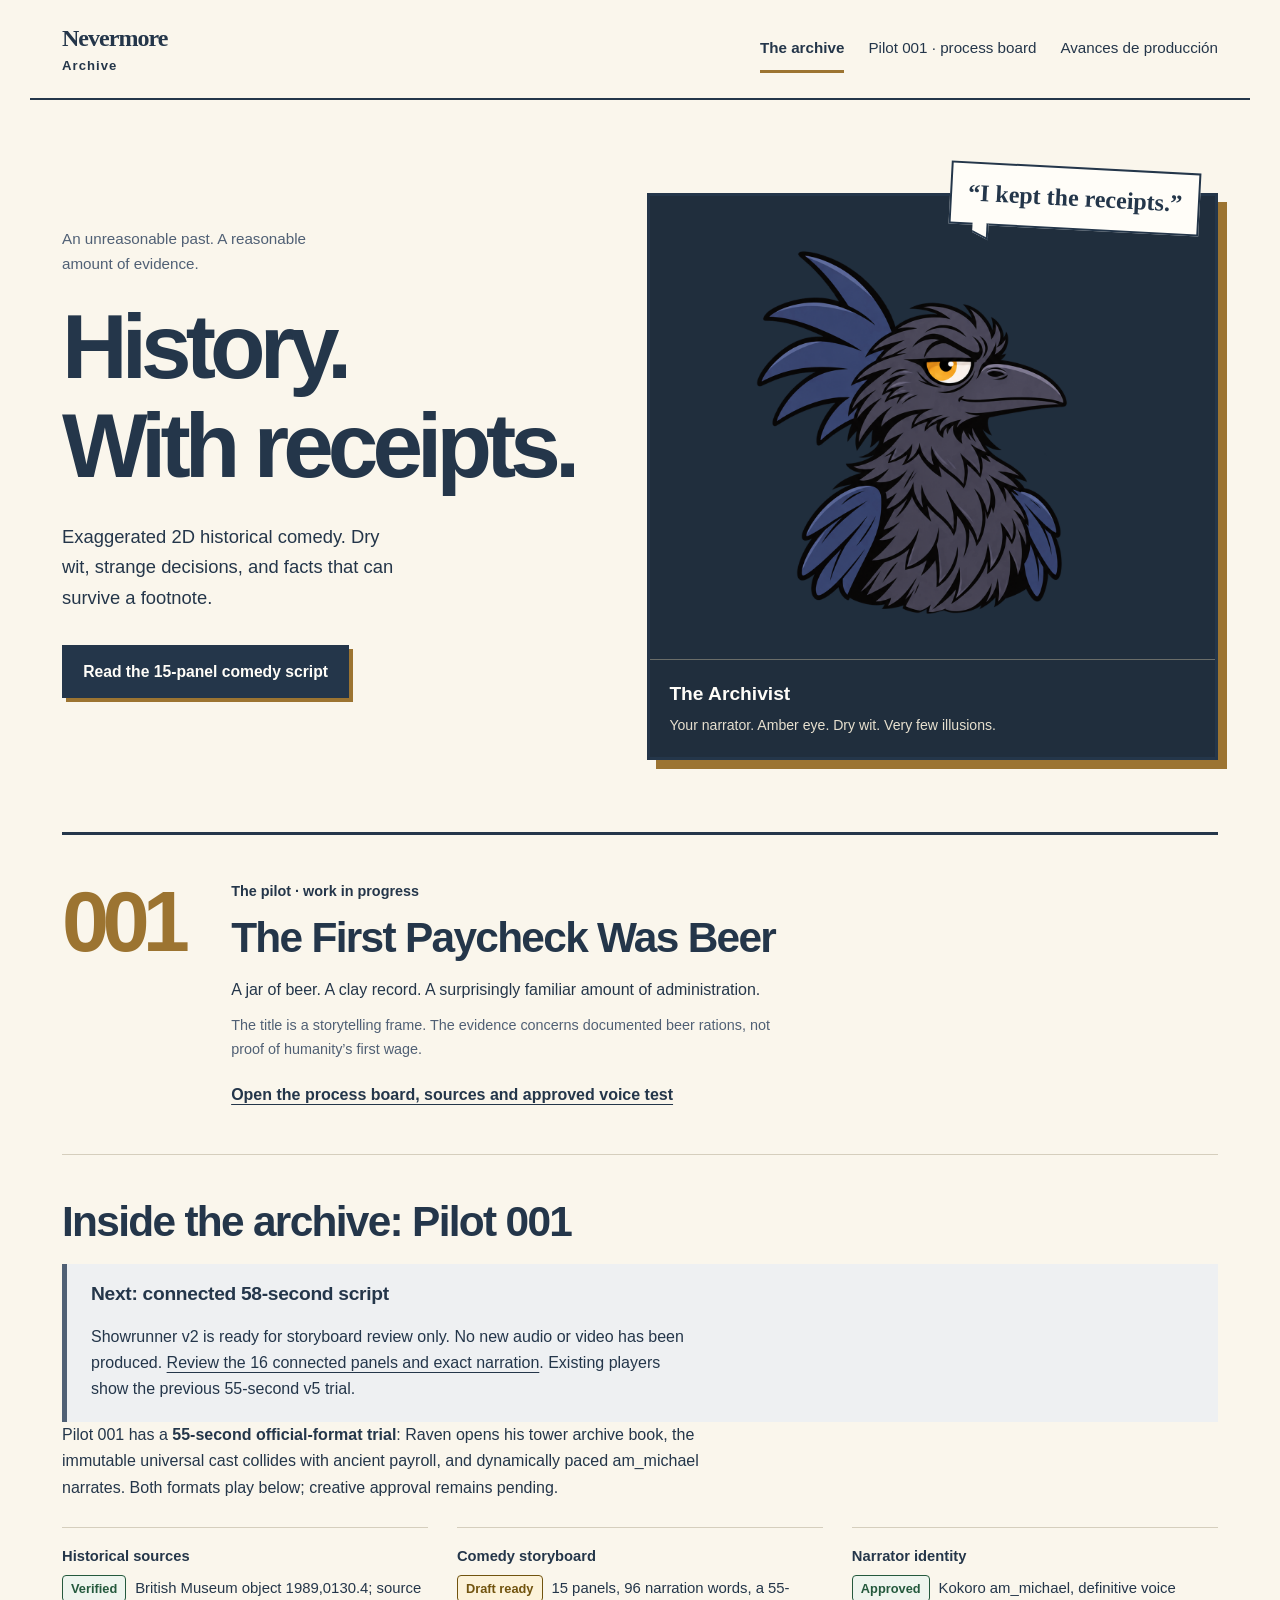
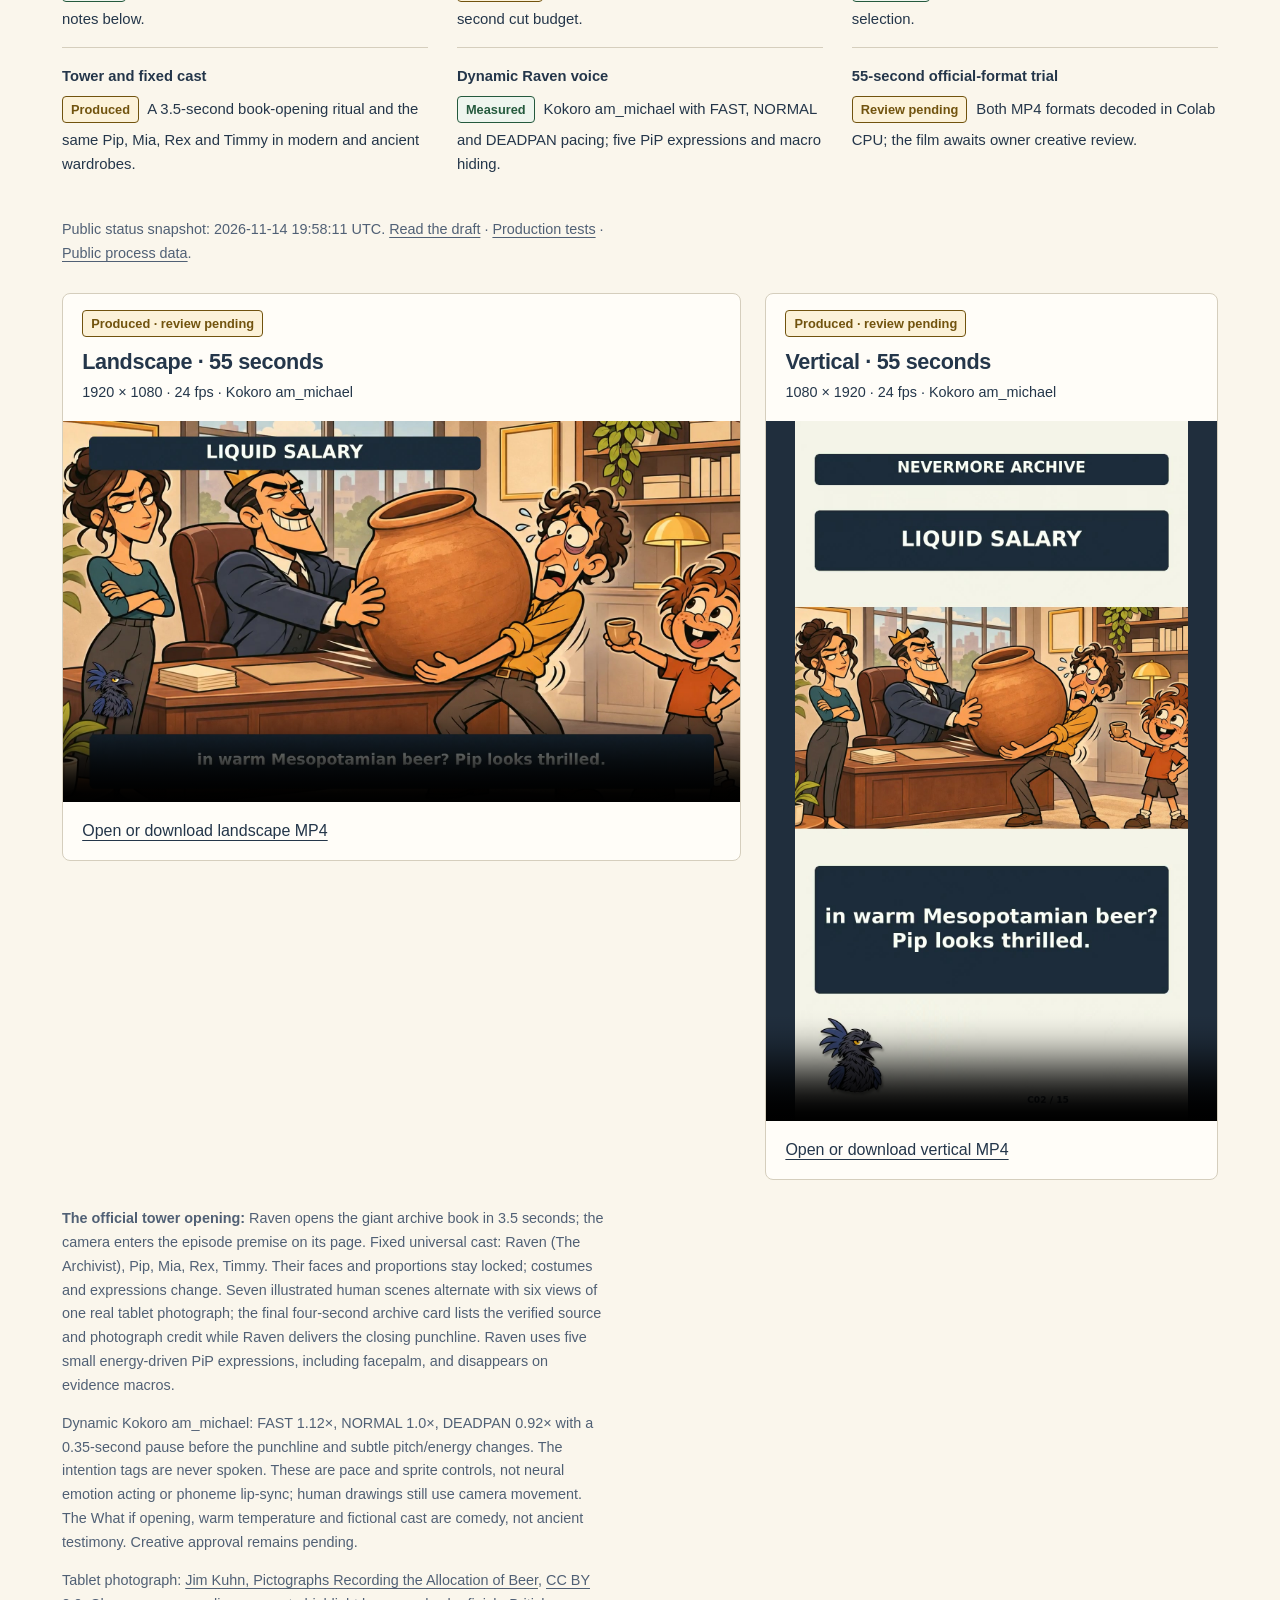
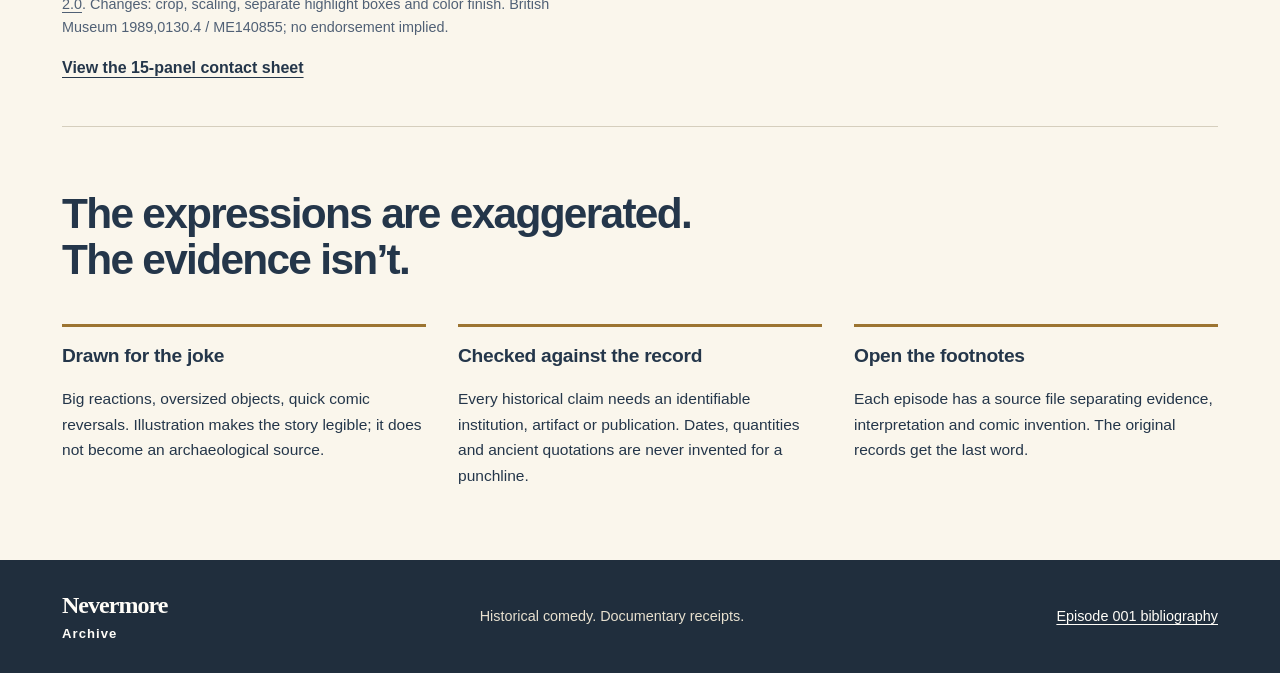
==== commit b7dcbfd7: "Publish Nevermore Archive public process portal" ====
--- a/index.html
+++ b/index.html
@@ -45,6 +45,7 @@
     <section class="process-overview" aria-labelledby="process-title">
       <h2 id="process-title">Inside the archive: Pilot 001</h2>
       <!-- BEGIN PUBLIC_SUMMARY -->
+<aside class="progress-note"><h3>Next: connected 58-second script</h3><p>Showrunner v2 is ready for storyboard review only. No new audio or video has been produced. <a href="episode-001.html#showrunner-v2">Review the 16 connected panels and exact narration</a>. Existing players show the previous 55-second v5 trial.</p></aside>
 <p class="status-caption">Pilot 001 has a <strong>55-second official-format trial</strong>: Raven opens his tower archive book, the immutable universal cast collides with ancient payroll, and dynamically paced am_michael narrates. Both formats play below; creative approval remains pending.</p>
 <dl class="status-grid"><div><dt>Historical sources</dt><dd><span class="state state-verified">Verified</span> British Museum object 1989,0130.4; source notes below.</dd></div>
 <div><dt>Comedy storyboard</dt><dd><span class="state state-draft">Draft ready</span> 15 panels, 96 narration words, a 55-second cut budget.</dd></div>
@@ -53,7 +54,7 @@
 <div><dt>Dynamic Raven voice</dt><dd><span class="state state-verified">Measured</span> Kokoro am_michael with FAST, NORMAL and DEADPAN pacing; five PiP expressions and macro hiding.</dd></div>
 <div><dt>55-second official-format trial</dt><dd><span class="state state-draft">Review pending</span> Both MP4 formats decoded in Colab CPU; the film awaits owner creative review.</dd></div>
 </dl>
-<p class="quiet">Public status snapshot: <time datetime="2026-11-14T17:04:22+00:00">2026-11-14 17:04:22 UTC</time>. <a href="episode-001.html#storyboard">Read the draft</a> · <a href="episode-001.html#production">Production tests</a> · <a href="pilot-001.json">Public process data</a>.</p><div class="film-grid"><article class="film-card film-landscape"><header><span class="state state-draft">Produced · review pending</span><h3>Landscape · 55 seconds</h3><p>1920 × 1080 · 24 fps · Kokoro am_michael</p></header><video controls playsinline preload="none" poster="advances/tower-cast-001-v5/landscape-poster.jpg?v=0300d57c29a1" aria-label="2D comedy test, landscape, 55 seconds"><source src="advances/tower-cast-001-v5/landscape.mp4?v=0300d57c29a1" type="video/mp4">Your browser can use the download link below.</video><p><a href="advances/tower-cast-001-v5/landscape.mp4?v=0300d57c29a1">Open or download landscape MP4</a></p></article><article class="film-card film-vertical"><header><span class="state state-draft">Produced · review pending</span><h3>Vertical · 55 seconds</h3><p>1080 × 1920 · 24 fps · Kokoro am_michael</p></header><video controls playsinline preload="none" poster="advances/tower-cast-001-v5/vertical-poster.jpg?v=17089cf4cf9b" aria-label="2D comedy test, vertical, 55 seconds"><source src="advances/tower-cast-001-v5/vertical.mp4?v=17089cf4cf9b" type="video/mp4">Your browser can use the download link below.</video><p><a href="advances/tower-cast-001-v5/vertical.mp4?v=17089cf4cf9b">Open or download vertical MP4</a></p></article></div><p class="quiet"><strong>The official tower opening:</strong> Raven opens the giant archive book in 3.5 seconds; the camera enters the episode premise on its page. Fixed universal cast: Raven (The Archivist), Pip, Mia, Rex, Timmy. Their faces and proportions stay locked; costumes and expressions change. Seven illustrated human scenes alternate with six views of one real tablet photograph; the final four-second archive card lists the verified source and photograph credit while Raven delivers the closing punchline. Raven uses five small energy-driven PiP expressions, including facepalm, and disappears on evidence macros.</p><p class="quiet">Dynamic Kokoro am_michael: FAST 1.12×, NORMAL 1.0×, DEADPAN 0.92× with a 0.35-second pause before the punchline and subtle pitch/energy changes. The intention tags are never spoken. These are pace and sprite controls, not neural emotion acting or phoneme lip-sync; human drawings still use camera movement. The What if opening, warm temperature and fictional cast are comedy, not ancient testimony. Creative approval remains pending.</p><p class="quiet">Tablet photograph: <a href="https://commons.wikimedia.org/wiki/File:Pictographs_Recording_the_Allocation_of_Beer_(London,_England).jpg">Jim Kuhn, Pictographs Recording the Allocation of Beer</a>, <a href="https://creativecommons.org/licenses/by/2.0/">CC BY 2.0</a>. Changes: crop, scaling, separate highlight boxes and color finish. British Museum 1989,0130.4 / ME140855; no endorsement implied.</p><a class="text-link" href="advances/tower-cast-001-v5/contact-sheet.jpg">View the 15-panel contact sheet</a>
+<p class="quiet">Public status snapshot: <time datetime="2026-11-14T19:58:11+00:00">2026-11-14 19:58:11 UTC</time>. <a href="episode-001.html#storyboard">Read the draft</a> · <a href="episode-001.html#production">Production tests</a> · <a href="pilot-001.json">Public process data</a>.</p><div class="film-grid"><article class="film-card film-landscape"><header><span class="state state-draft">Produced · review pending</span><h3>Landscape · 55 seconds</h3><p>1920 × 1080 · 24 fps · Kokoro am_michael</p></header><video controls playsinline preload="none" poster="advances/tower-cast-001-v5/landscape-poster.jpg?v=0300d57c29a1" aria-label="2D comedy test, landscape, 55 seconds"><source src="advances/tower-cast-001-v5/landscape.mp4?v=0300d57c29a1" type="video/mp4">Your browser can use the download link below.</video><p><a href="advances/tower-cast-001-v5/landscape.mp4?v=0300d57c29a1">Open or download landscape MP4</a></p></article><article class="film-card film-vertical"><header><span class="state state-draft">Produced · review pending</span><h3>Vertical · 55 seconds</h3><p>1080 × 1920 · 24 fps · Kokoro am_michael</p></header><video controls playsinline preload="none" poster="advances/tower-cast-001-v5/vertical-poster.jpg?v=17089cf4cf9b" aria-label="2D comedy test, vertical, 55 seconds"><source src="advances/tower-cast-001-v5/vertical.mp4?v=17089cf4cf9b" type="video/mp4">Your browser can use the download link below.</video><p><a href="advances/tower-cast-001-v5/vertical.mp4?v=17089cf4cf9b">Open or download vertical MP4</a></p></article></div><p class="quiet"><strong>The official tower opening:</strong> Raven opens the giant archive book in 3.5 seconds; the camera enters the episode premise on its page. Fixed universal cast: Raven (The Archivist), Pip, Mia, Rex, Timmy. Their faces and proportions stay locked; costumes and expressions change. Seven illustrated human scenes alternate with six views of one real tablet photograph; the final four-second archive card lists the verified source and photograph credit while Raven delivers the closing punchline. Raven uses five small energy-driven PiP expressions, including facepalm, and disappears on evidence macros.</p><p class="quiet">Dynamic Kokoro am_michael: FAST 1.12×, NORMAL 1.0×, DEADPAN 0.92× with a 0.35-second pause before the punchline and subtle pitch/energy changes. The intention tags are never spoken. These are pace and sprite controls, not neural emotion acting or phoneme lip-sync; human drawings still use camera movement. The What if opening, warm temperature and fictional cast are comedy, not ancient testimony. Creative approval remains pending.</p><p class="quiet">Tablet photograph: <a href="https://commons.wikimedia.org/wiki/File:Pictographs_Recording_the_Allocation_of_Beer_(London,_England).jpg">Jim Kuhn, Pictographs Recording the Allocation of Beer</a>, <a href="https://creativecommons.org/licenses/by/2.0/">CC BY 2.0</a>. Changes: crop, scaling, separate highlight boxes and color finish. British Museum 1989,0130.4 / ME140855; no endorsement implied.</p><a class="text-link" href="advances/tower-cast-001-v5/contact-sheet.jpg">View the 15-panel contact sheet</a>
       <!-- END PUBLIC_SUMMARY -->
     </section>
     <section class="archive-method" aria-labelledby="method-title">
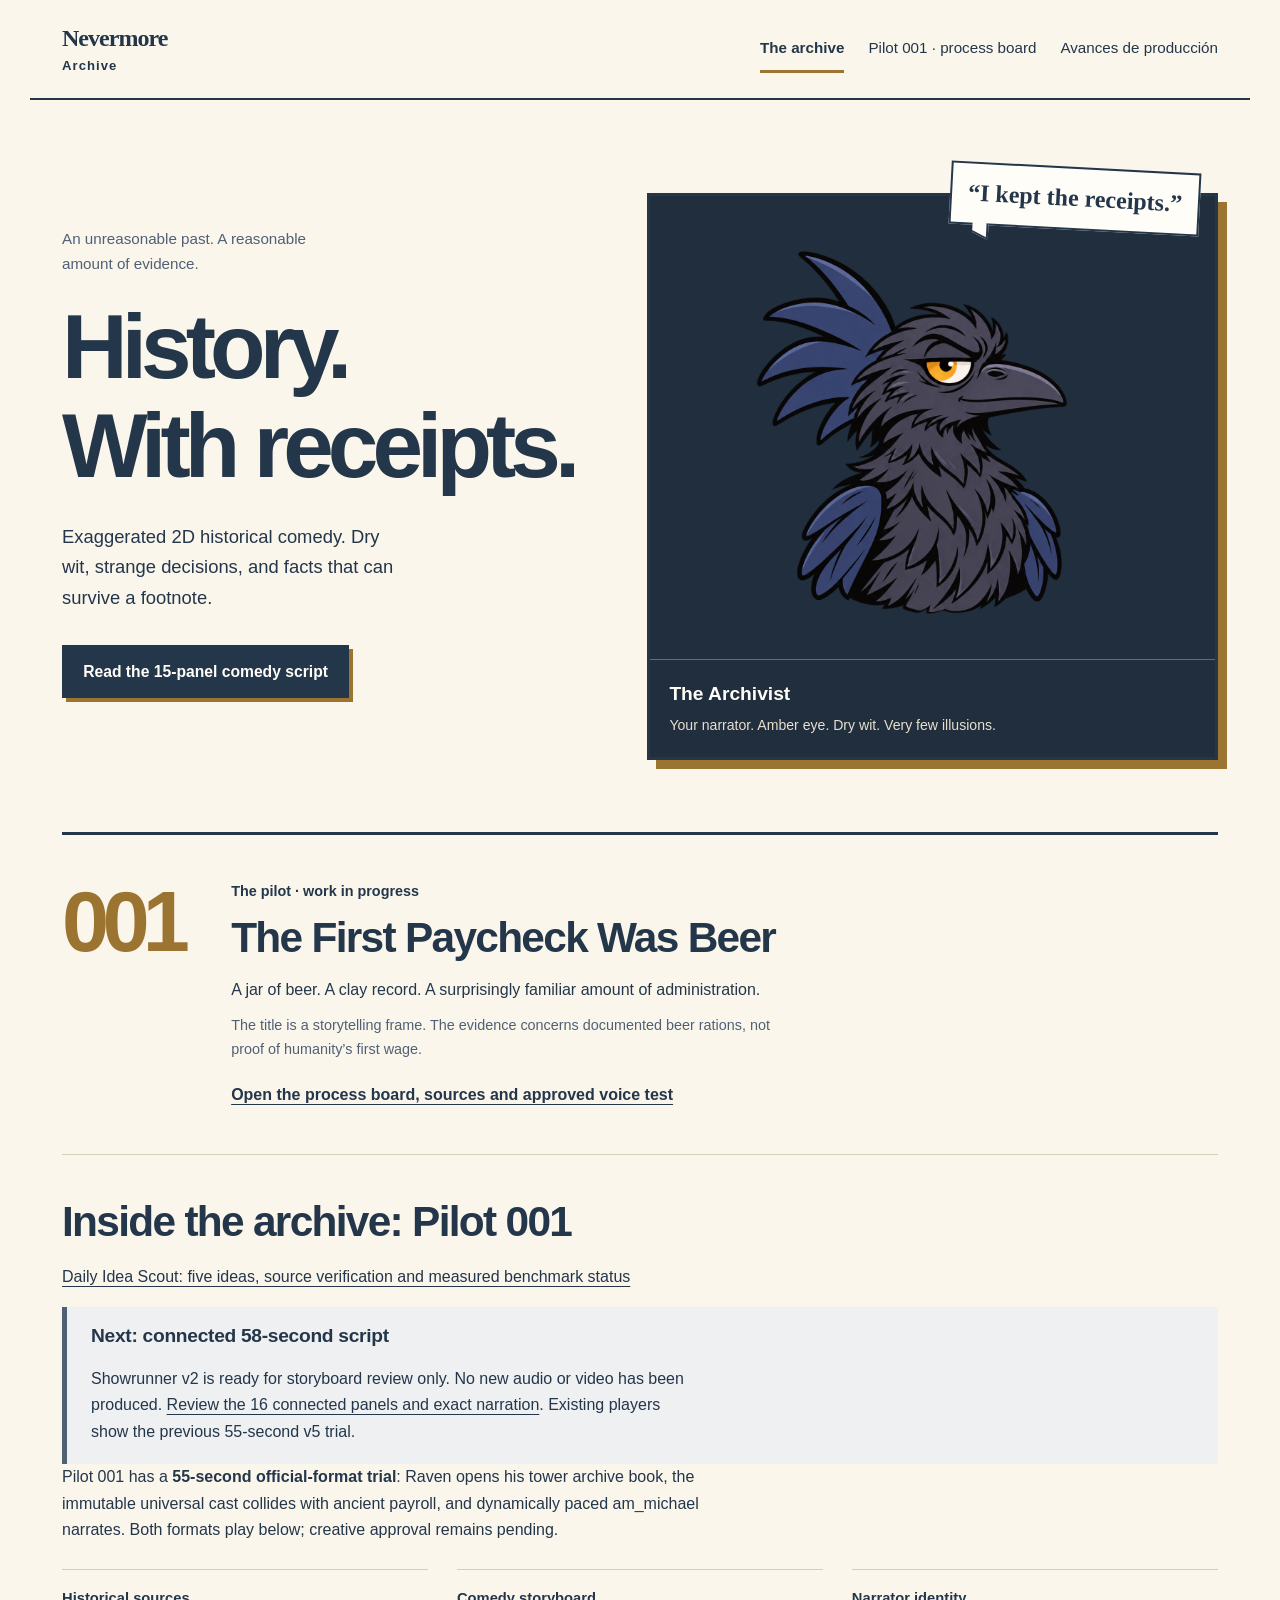
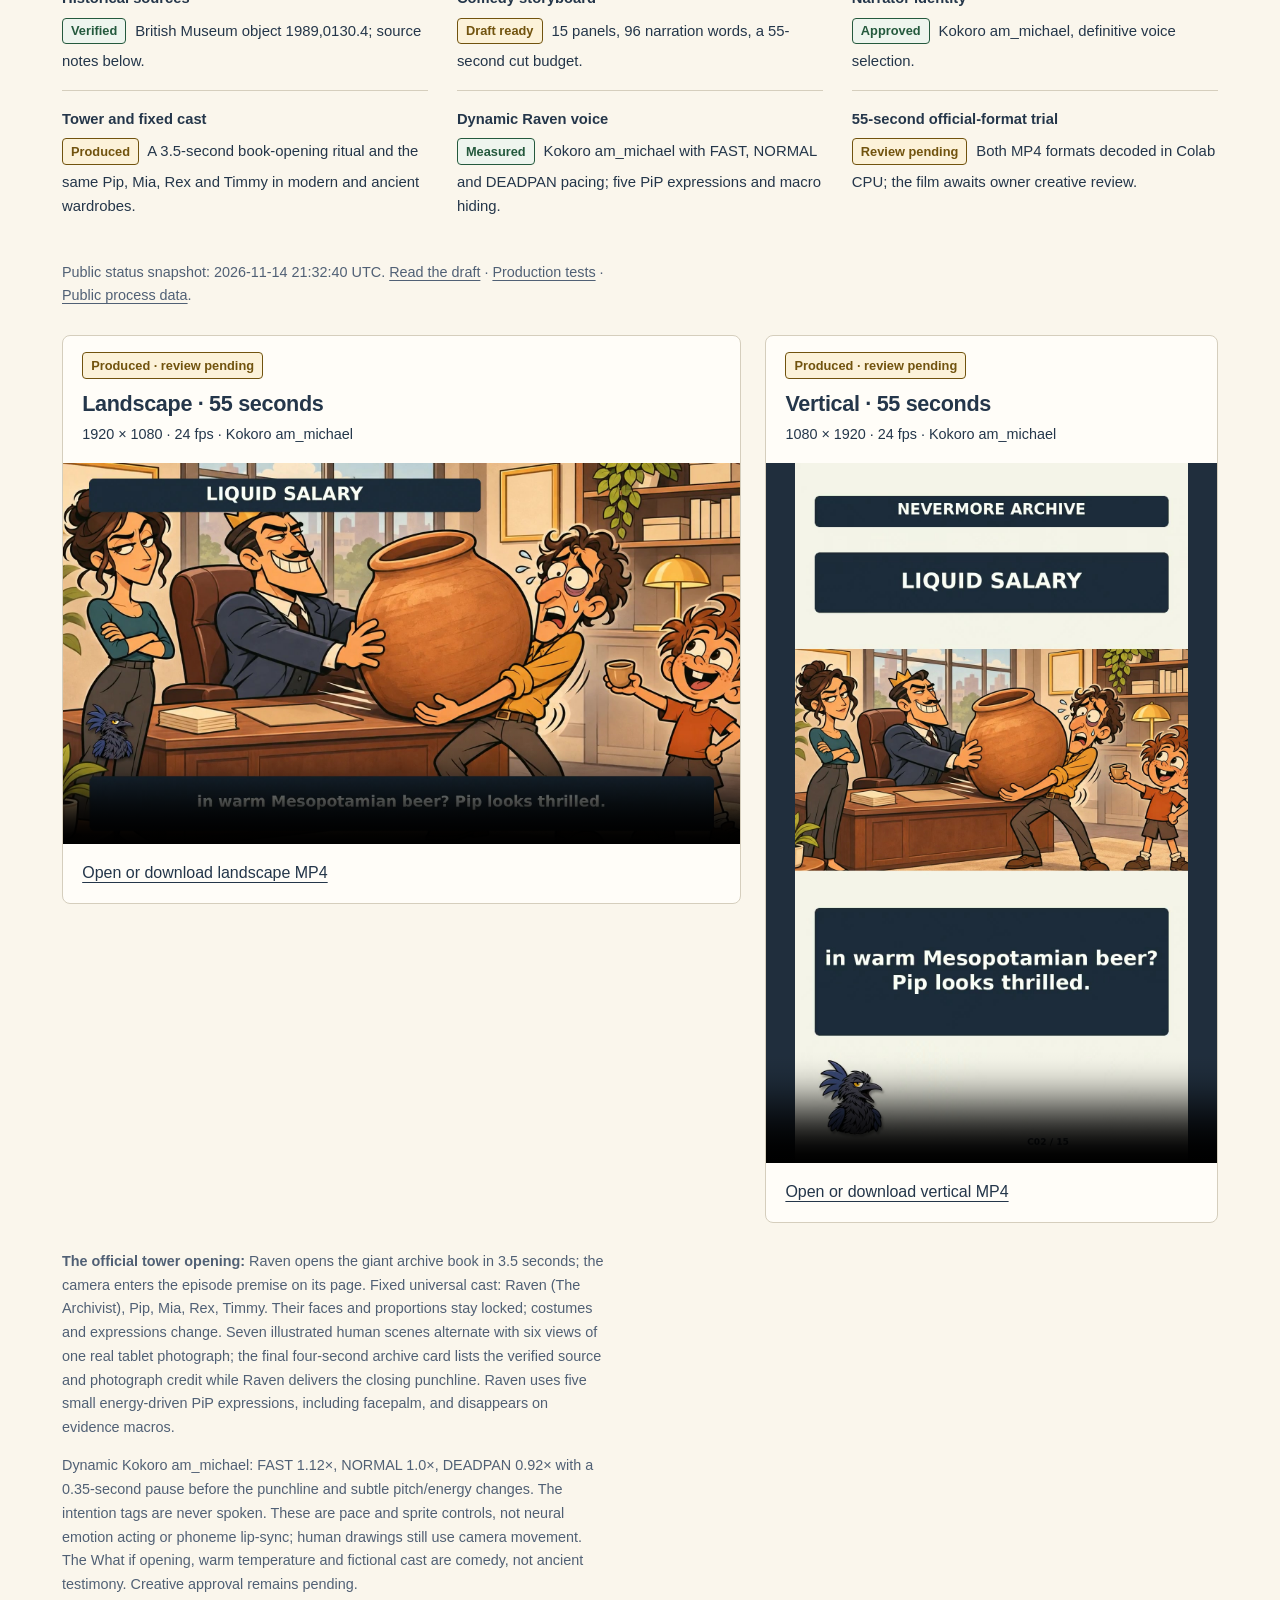
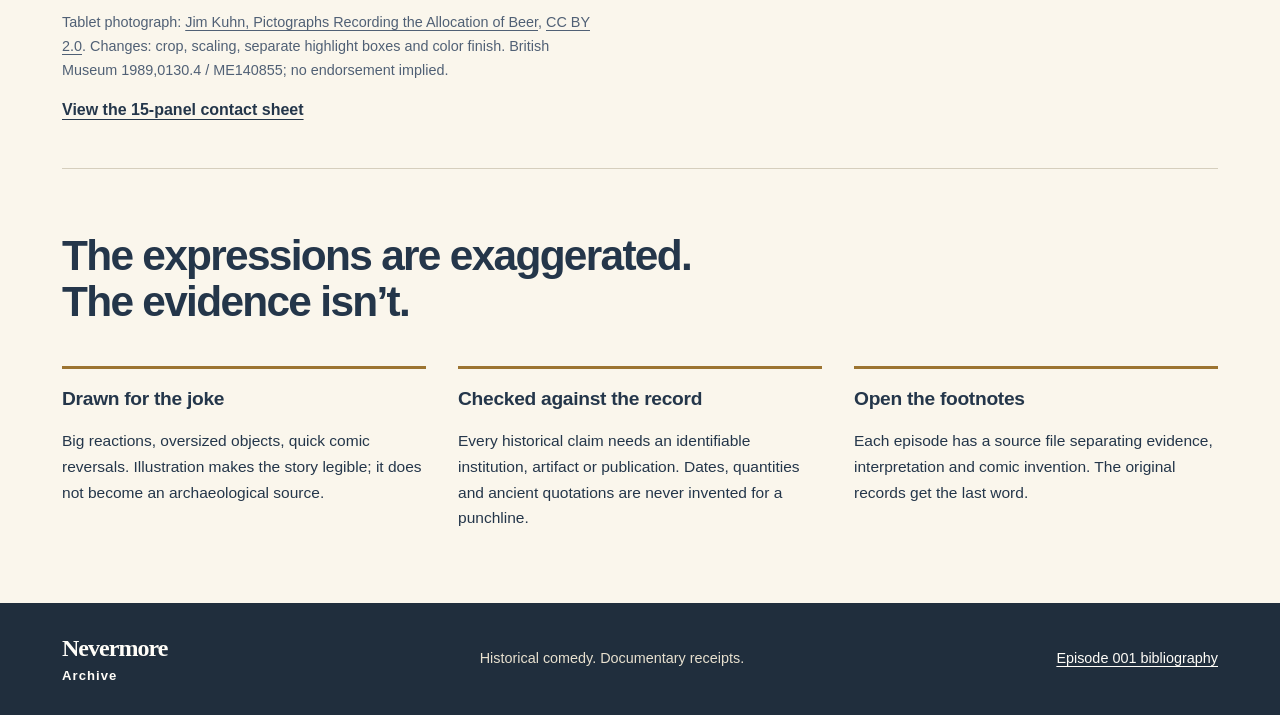
==== commit 6e0a6cd6: "Publish Nevermore Archive public process portal" ====
--- a/index.html
+++ b/index.html
@@ -45,7 +45,7 @@
     <section class="process-overview" aria-labelledby="process-title">
       <h2 id="process-title">Inside the archive: Pilot 001</h2>
       <!-- BEGIN PUBLIC_SUMMARY -->
-<aside class="progress-note"><h3>Next: connected 58-second script</h3><p>Showrunner v2 is ready for storyboard review only. No new audio or video has been produced. <a href="episode-001.html#showrunner-v2">Review the 16 connected panels and exact narration</a>. Existing players show the previous 55-second v5 trial.</p></aside>
+<p><a href="daily.html">Daily Idea Scout: five ideas, source verification and measured benchmark status</a></p><aside class="progress-note"><h3>Next: connected 58-second script</h3><p>Showrunner v2 is ready for storyboard review only. No new audio or video has been produced. <a href="episode-001.html#showrunner-v2">Review the 16 connected panels and exact narration</a>. Existing players show the previous 55-second v5 trial.</p></aside>
 <p class="status-caption">Pilot 001 has a <strong>55-second official-format trial</strong>: Raven opens his tower archive book, the immutable universal cast collides with ancient payroll, and dynamically paced am_michael narrates. Both formats play below; creative approval remains pending.</p>
 <dl class="status-grid"><div><dt>Historical sources</dt><dd><span class="state state-verified">Verified</span> British Museum object 1989,0130.4; source notes below.</dd></div>
 <div><dt>Comedy storyboard</dt><dd><span class="state state-draft">Draft ready</span> 15 panels, 96 narration words, a 55-second cut budget.</dd></div>
@@ -54,7 +54,7 @@
 <div><dt>Dynamic Raven voice</dt><dd><span class="state state-verified">Measured</span> Kokoro am_michael with FAST, NORMAL and DEADPAN pacing; five PiP expressions and macro hiding.</dd></div>
 <div><dt>55-second official-format trial</dt><dd><span class="state state-draft">Review pending</span> Both MP4 formats decoded in Colab CPU; the film awaits owner creative review.</dd></div>
 </dl>
-<p class="quiet">Public status snapshot: <time datetime="2026-11-14T19:58:11+00:00">2026-11-14 19:58:11 UTC</time>. <a href="episode-001.html#storyboard">Read the draft</a> · <a href="episode-001.html#production">Production tests</a> · <a href="pilot-001.json">Public process data</a>.</p><div class="film-grid"><article class="film-card film-landscape"><header><span class="state state-draft">Produced · review pending</span><h3>Landscape · 55 seconds</h3><p>1920 × 1080 · 24 fps · Kokoro am_michael</p></header><video controls playsinline preload="none" poster="advances/tower-cast-001-v5/landscape-poster.jpg?v=0300d57c29a1" aria-label="2D comedy test, landscape, 55 seconds"><source src="advances/tower-cast-001-v5/landscape.mp4?v=0300d57c29a1" type="video/mp4">Your browser can use the download link below.</video><p><a href="advances/tower-cast-001-v5/landscape.mp4?v=0300d57c29a1">Open or download landscape MP4</a></p></article><article class="film-card film-vertical"><header><span class="state state-draft">Produced · review pending</span><h3>Vertical · 55 seconds</h3><p>1080 × 1920 · 24 fps · Kokoro am_michael</p></header><video controls playsinline preload="none" poster="advances/tower-cast-001-v5/vertical-poster.jpg?v=17089cf4cf9b" aria-label="2D comedy test, vertical, 55 seconds"><source src="advances/tower-cast-001-v5/vertical.mp4?v=17089cf4cf9b" type="video/mp4">Your browser can use the download link below.</video><p><a href="advances/tower-cast-001-v5/vertical.mp4?v=17089cf4cf9b">Open or download vertical MP4</a></p></article></div><p class="quiet"><strong>The official tower opening:</strong> Raven opens the giant archive book in 3.5 seconds; the camera enters the episode premise on its page. Fixed universal cast: Raven (The Archivist), Pip, Mia, Rex, Timmy. Their faces and proportions stay locked; costumes and expressions change. Seven illustrated human scenes alternate with six views of one real tablet photograph; the final four-second archive card lists the verified source and photograph credit while Raven delivers the closing punchline. Raven uses five small energy-driven PiP expressions, including facepalm, and disappears on evidence macros.</p><p class="quiet">Dynamic Kokoro am_michael: FAST 1.12×, NORMAL 1.0×, DEADPAN 0.92× with a 0.35-second pause before the punchline and subtle pitch/energy changes. The intention tags are never spoken. These are pace and sprite controls, not neural emotion acting or phoneme lip-sync; human drawings still use camera movement. The What if opening, warm temperature and fictional cast are comedy, not ancient testimony. Creative approval remains pending.</p><p class="quiet">Tablet photograph: <a href="https://commons.wikimedia.org/wiki/File:Pictographs_Recording_the_Allocation_of_Beer_(London,_England).jpg">Jim Kuhn, Pictographs Recording the Allocation of Beer</a>, <a href="https://creativecommons.org/licenses/by/2.0/">CC BY 2.0</a>. Changes: crop, scaling, separate highlight boxes and color finish. British Museum 1989,0130.4 / ME140855; no endorsement implied.</p><a class="text-link" href="advances/tower-cast-001-v5/contact-sheet.jpg">View the 15-panel contact sheet</a>
+<p class="quiet">Public status snapshot: <time datetime="2026-11-14T21:32:40+00:00">2026-11-14 21:32:40 UTC</time>. <a href="episode-001.html#storyboard">Read the draft</a> · <a href="episode-001.html#production">Production tests</a> · <a href="pilot-001.json">Public process data</a>.</p><div class="film-grid"><article class="film-card film-landscape"><header><span class="state state-draft">Produced · review pending</span><h3>Landscape · 55 seconds</h3><p>1920 × 1080 · 24 fps · Kokoro am_michael</p></header><video controls playsinline preload="none" poster="advances/tower-cast-001-v5/landscape-poster.jpg?v=0300d57c29a1" aria-label="2D comedy test, landscape, 55 seconds"><source src="advances/tower-cast-001-v5/landscape.mp4?v=0300d57c29a1" type="video/mp4">Your browser can use the download link below.</video><p><a href="advances/tower-cast-001-v5/landscape.mp4?v=0300d57c29a1">Open or download landscape MP4</a></p></article><article class="film-card film-vertical"><header><span class="state state-draft">Produced · review pending</span><h3>Vertical · 55 seconds</h3><p>1080 × 1920 · 24 fps · Kokoro am_michael</p></header><video controls playsinline preload="none" poster="advances/tower-cast-001-v5/vertical-poster.jpg?v=17089cf4cf9b" aria-label="2D comedy test, vertical, 55 seconds"><source src="advances/tower-cast-001-v5/vertical.mp4?v=17089cf4cf9b" type="video/mp4">Your browser can use the download link below.</video><p><a href="advances/tower-cast-001-v5/vertical.mp4?v=17089cf4cf9b">Open or download vertical MP4</a></p></article></div><p class="quiet"><strong>The official tower opening:</strong> Raven opens the giant archive book in 3.5 seconds; the camera enters the episode premise on its page. Fixed universal cast: Raven (The Archivist), Pip, Mia, Rex, Timmy. Their faces and proportions stay locked; costumes and expressions change. Seven illustrated human scenes alternate with six views of one real tablet photograph; the final four-second archive card lists the verified source and photograph credit while Raven delivers the closing punchline. Raven uses five small energy-driven PiP expressions, including facepalm, and disappears on evidence macros.</p><p class="quiet">Dynamic Kokoro am_michael: FAST 1.12×, NORMAL 1.0×, DEADPAN 0.92× with a 0.35-second pause before the punchline and subtle pitch/energy changes. The intention tags are never spoken. These are pace and sprite controls, not neural emotion acting or phoneme lip-sync; human drawings still use camera movement. The What if opening, warm temperature and fictional cast are comedy, not ancient testimony. Creative approval remains pending.</p><p class="quiet">Tablet photograph: <a href="https://commons.wikimedia.org/wiki/File:Pictographs_Recording_the_Allocation_of_Beer_(London,_England).jpg">Jim Kuhn, Pictographs Recording the Allocation of Beer</a>, <a href="https://creativecommons.org/licenses/by/2.0/">CC BY 2.0</a>. Changes: crop, scaling, separate highlight boxes and color finish. British Museum 1989,0130.4 / ME140855; no endorsement implied.</p><a class="text-link" href="advances/tower-cast-001-v5/contact-sheet.jpg">View the 15-panel contact sheet</a>
       <!-- END PUBLIC_SUMMARY -->
     </section>
     <section class="archive-method" aria-labelledby="method-title">
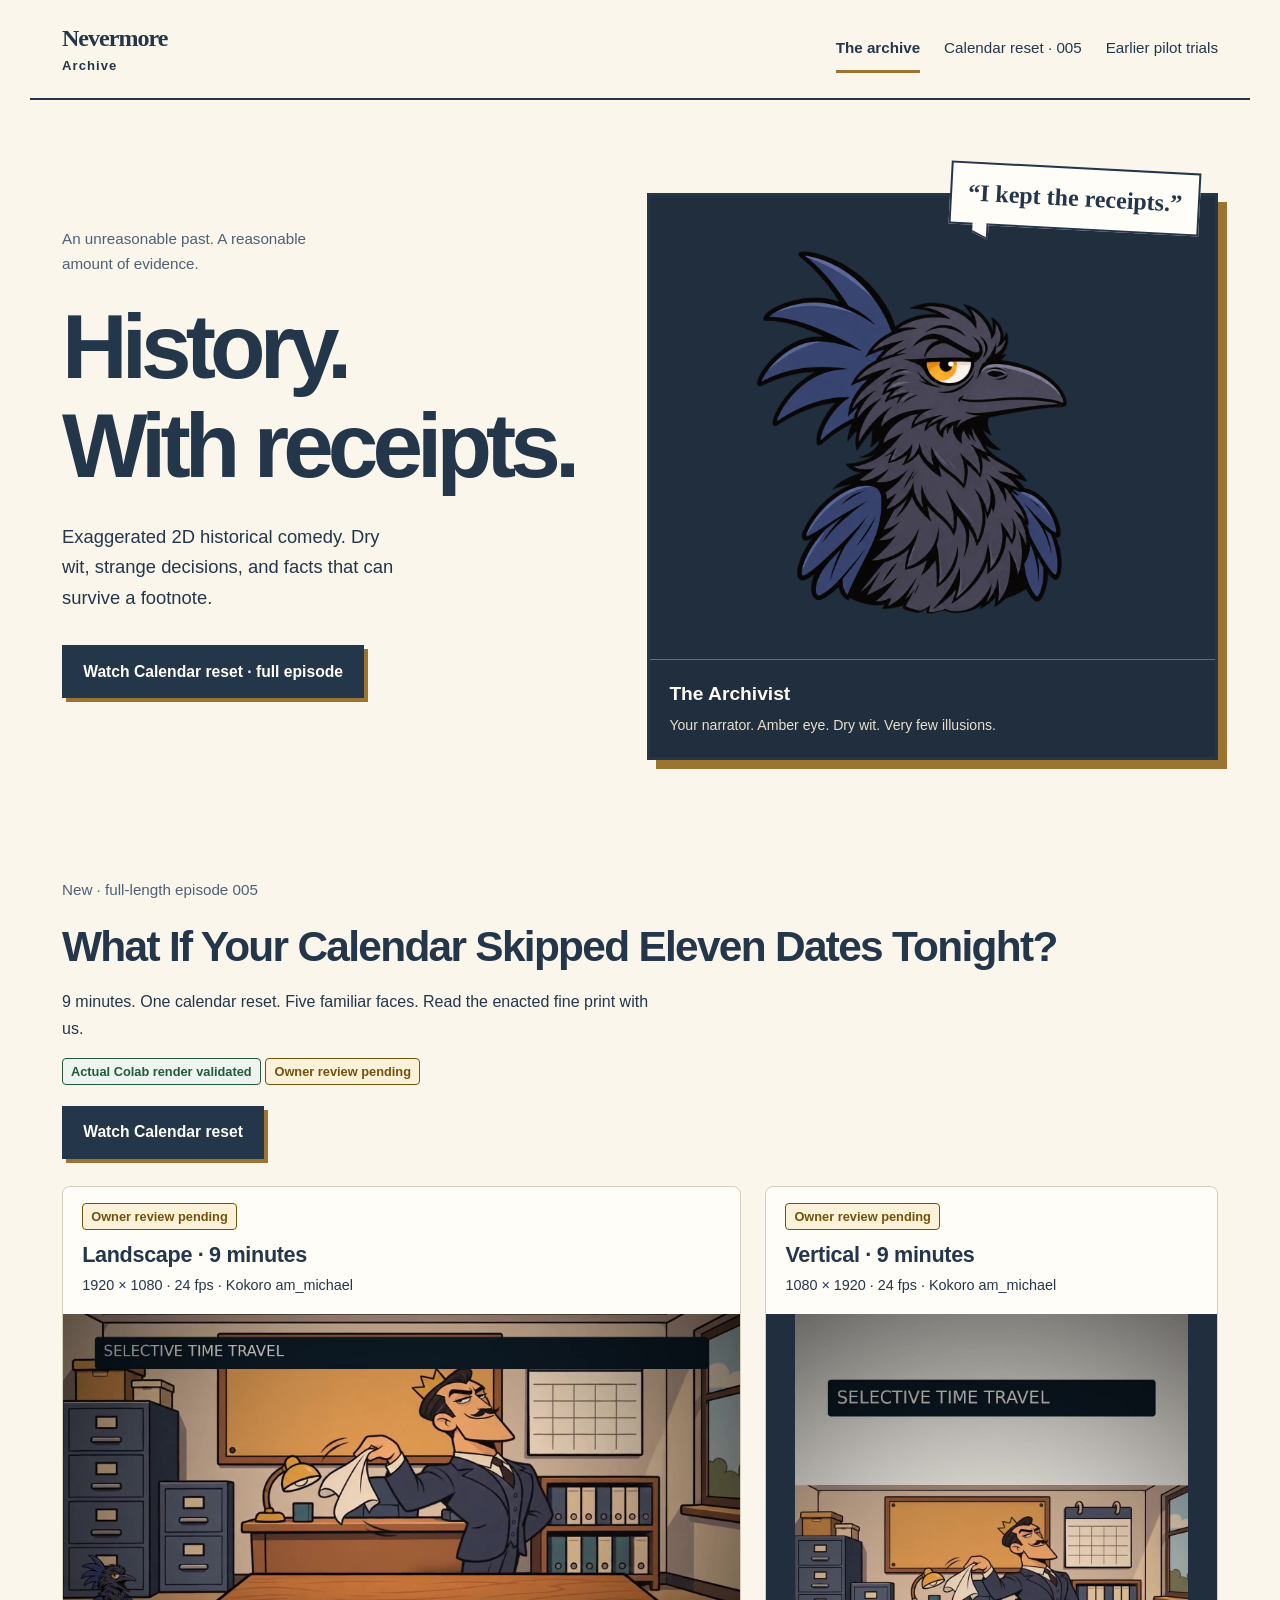
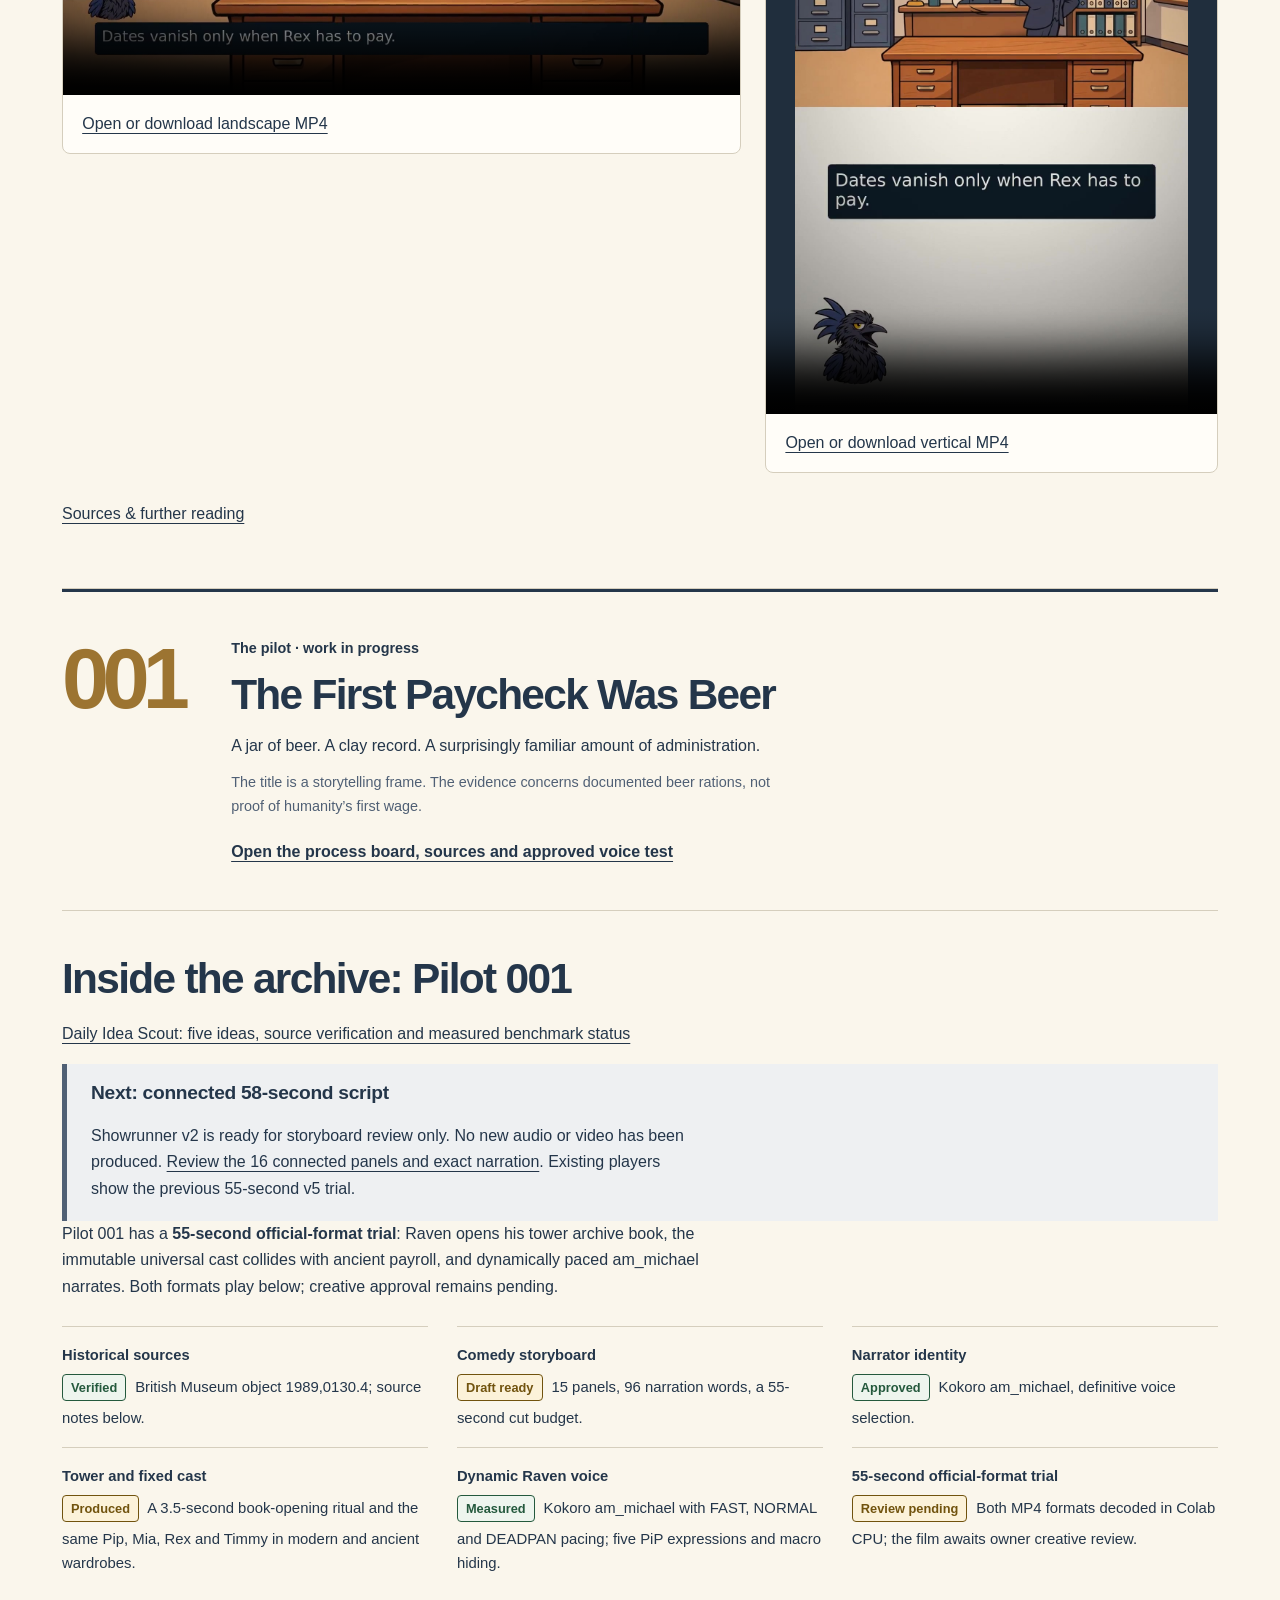
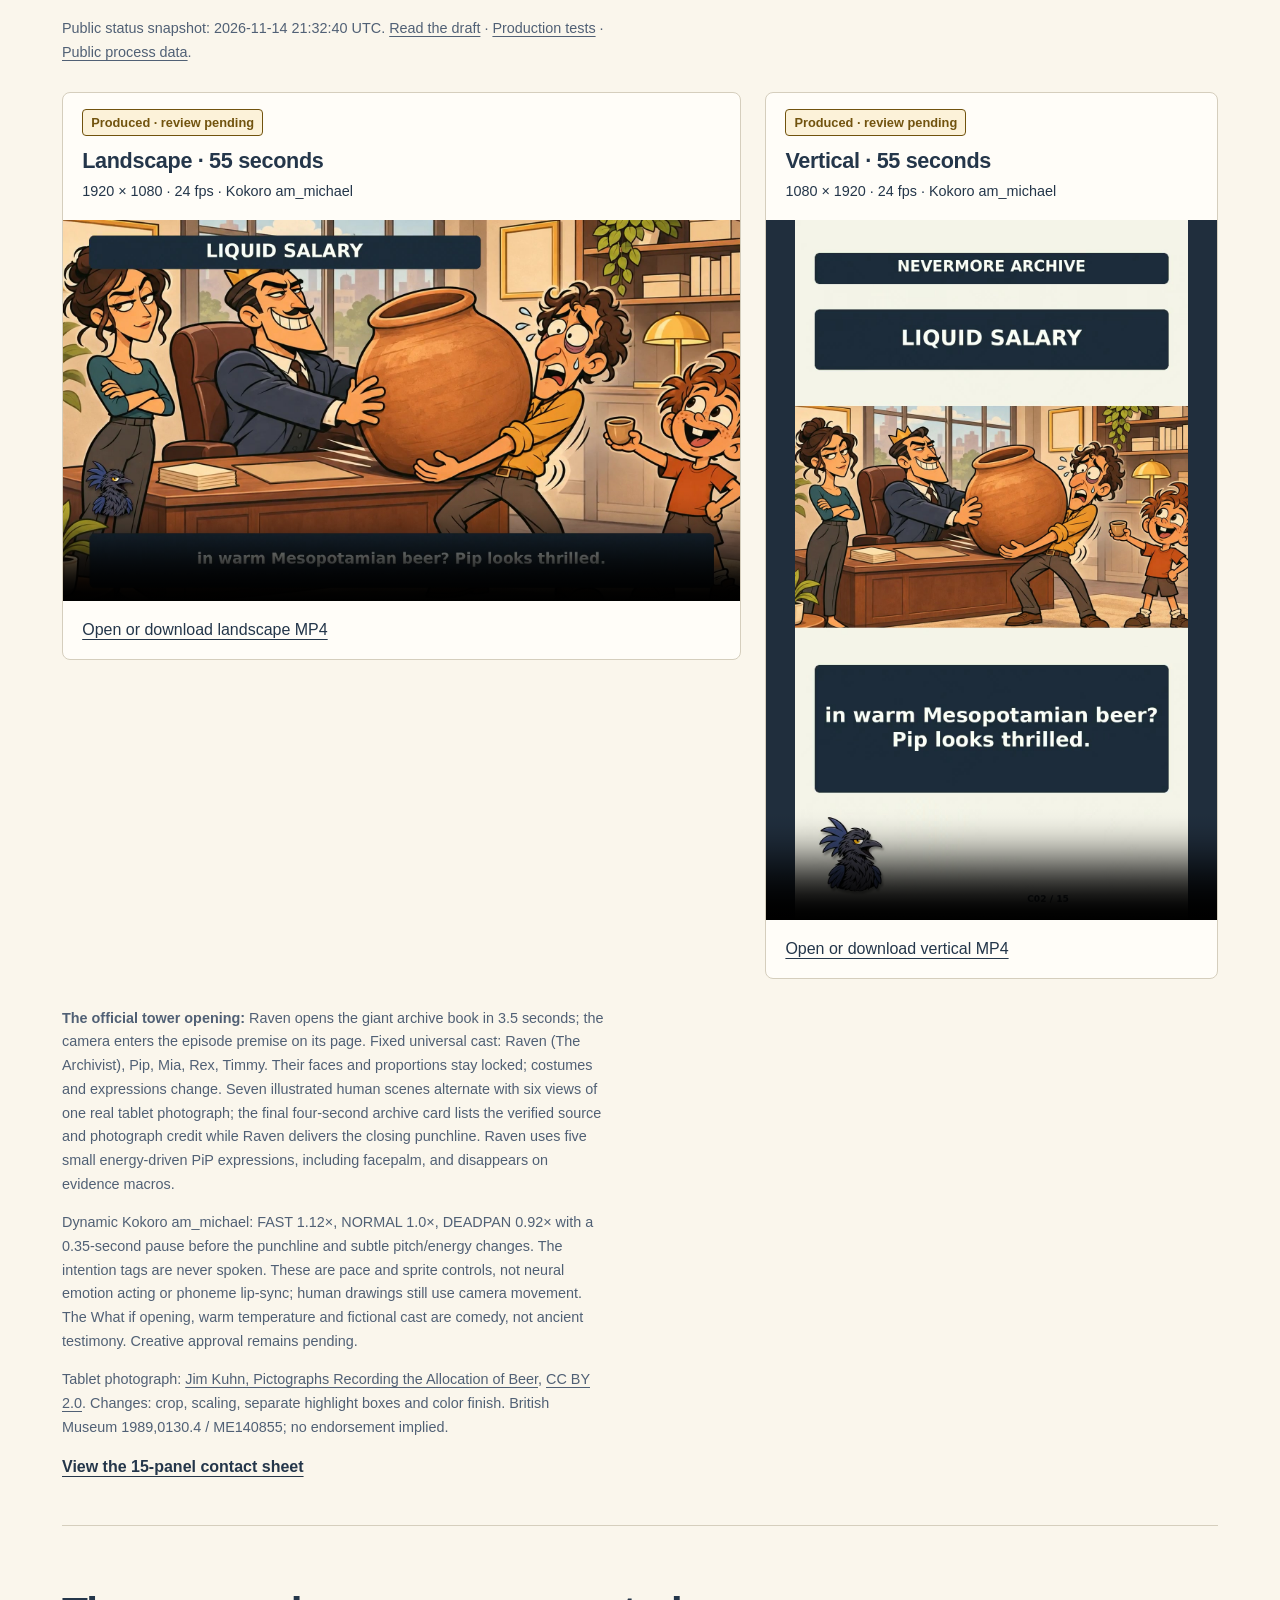
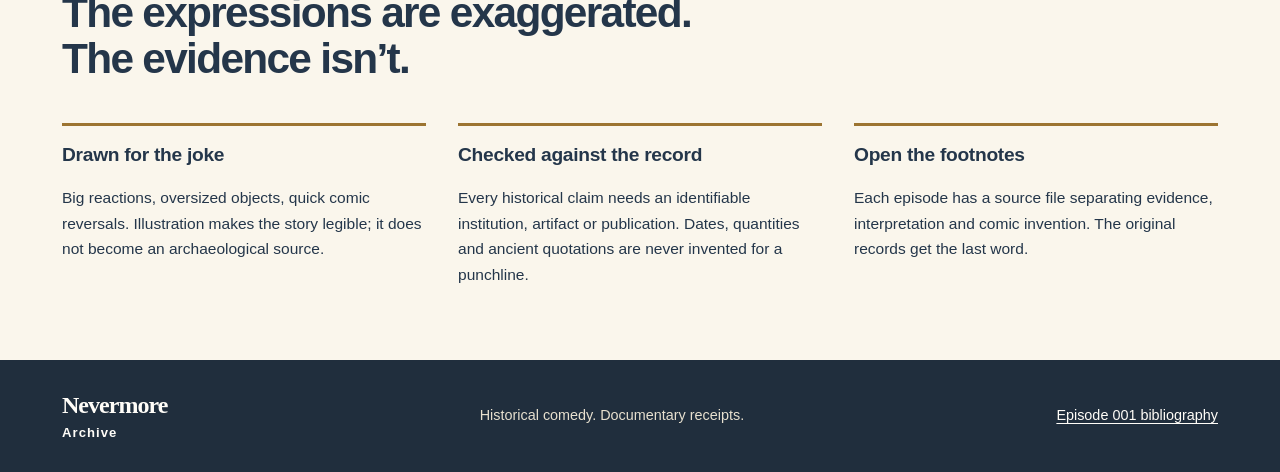
==== commit 22769517: "Publish Nevermore Archive public process portal" ====
--- a/index.html
+++ b/index.html
@@ -3,7 +3,7 @@
 <head>
   <meta charset="utf-8">
   <meta name="viewport" content="width=device-width, initial-scale=1">
-  <meta name="description" content="Nevermore Archive: historical comedy with documented sources. Meet The Archivist and explore the evidence behind The First Paycheck Was Beer.">
+  <meta name="description" content="Nevermore Archive: illustrated historical comedy with verified sources. Watch Calendar reset and explore the archive.">
   <meta name="theme-color" content="#202e3d">
   <title>Nevermore Archive · History, with receipts</title>
   <link rel="stylesheet" href="styles.css">
@@ -14,8 +14,8 @@
     <a class="wordmark" href="index.html" aria-label="Nevermore Archive home">Nevermore <span>Archive</span></a>
     <nav aria-label="Main navigation">
       <a href="index.html" aria-current="page">The archive</a>
-      <a href="episode-001.html">Pilot 001 · process board</a>
-      <a href="episode-001.html#production">Avances de producción</a>
+      <a href="episode-005.html">Calendar reset · 005</a>
+      <a href="episode-001.html#production">Earlier pilot trials</a>
     </nav>
   </header>
   <main id="main">
@@ -24,7 +24,7 @@
         <p class="intro">An unreasonable past. A reasonable amount of evidence.</p>
         <h1 id="hero-title">History.<br>With receipts.</h1>
         <p class="hero-description">Exaggerated 2D historical comedy. Dry wit, strange decisions, and facts that can survive a footnote.</p>
-        <a class="button" href="episode-001.html#storyboard">Read the 15-panel comedy script</a>
+        <a class="button" href="episode-005.html#watch">Watch Calendar reset · full episode</a>
       </div>
       <figure class="archivist-panel">
         <p class="speech">“I kept the receipts.”</p>
@@ -32,6 +32,9 @@
         <figcaption><strong>The Archivist</strong><span>Your narrator. Amber eye. Dry wit. Very few illusions.</span></figcaption>
       </figure>
     </section>
+<!-- BEGIN PUBLIC_LONG_EPISODE -->
+<section class="production-progress" aria-labelledby="calendar-title"><p class="intro">New · full-length episode 005</p><h2 id="calendar-title">What If Your Calendar Skipped Eleven Dates Tonight?</h2><p>9 minutes. One calendar reset. Five familiar faces. Read the enacted fine print with us.</p><p><span class="state state-verified">Actual Colab render validated</span><span class="state state-draft">Owner review pending</span></p><a class="button" href="episode-005.html#watch">Watch Calendar reset</a><div class="film-grid"><article class="film-card film-landscape"><header><span class="state state-draft">Owner review pending</span><h3>Landscape · 9 minutes</h3><p>1920 × 1080 · 24 fps · Kokoro am_michael</p></header><video controls playsinline preload="none" poster="advances/calendar-reset-005/landscape-poster.jpg?v=a64c0f2f4352" aria-label="Calendar reset, landscape, full episode"><source src="advances/calendar-reset-005/landscape.mp4?v=189461a9c666" type="video/mp4">Use the MP4 link below.</video><p><a href="advances/calendar-reset-005/landscape.mp4?v=189461a9c666">Open or download landscape MP4</a></p></article><article class="film-card film-vertical"><header><span class="state state-draft">Owner review pending</span><h3>Vertical · 9 minutes</h3><p>1080 × 1920 · 24 fps · Kokoro am_michael</p></header><video controls playsinline preload="none" poster="advances/calendar-reset-005/vertical-poster.jpg?v=95a59ecd5f35" aria-label="Calendar reset, vertical, full episode"><source src="advances/calendar-reset-005/vertical.mp4?v=f0bb7453f4fb" type="video/mp4">Use the MP4 link below.</video><p><a href="advances/calendar-reset-005/vertical.mp4?v=f0bb7453f4fb">Open or download vertical MP4</a></p></article></div><p><a href="episode-005.html#sources">Sources &amp; further reading</a></p></section>
+<!-- END PUBLIC_LONG_EPISODE -->
     <section class="episode-feature" aria-labelledby="episode-title">
       <div class="episode-number" aria-label="Episode 001">001</div>
       <div class="episode-copy">
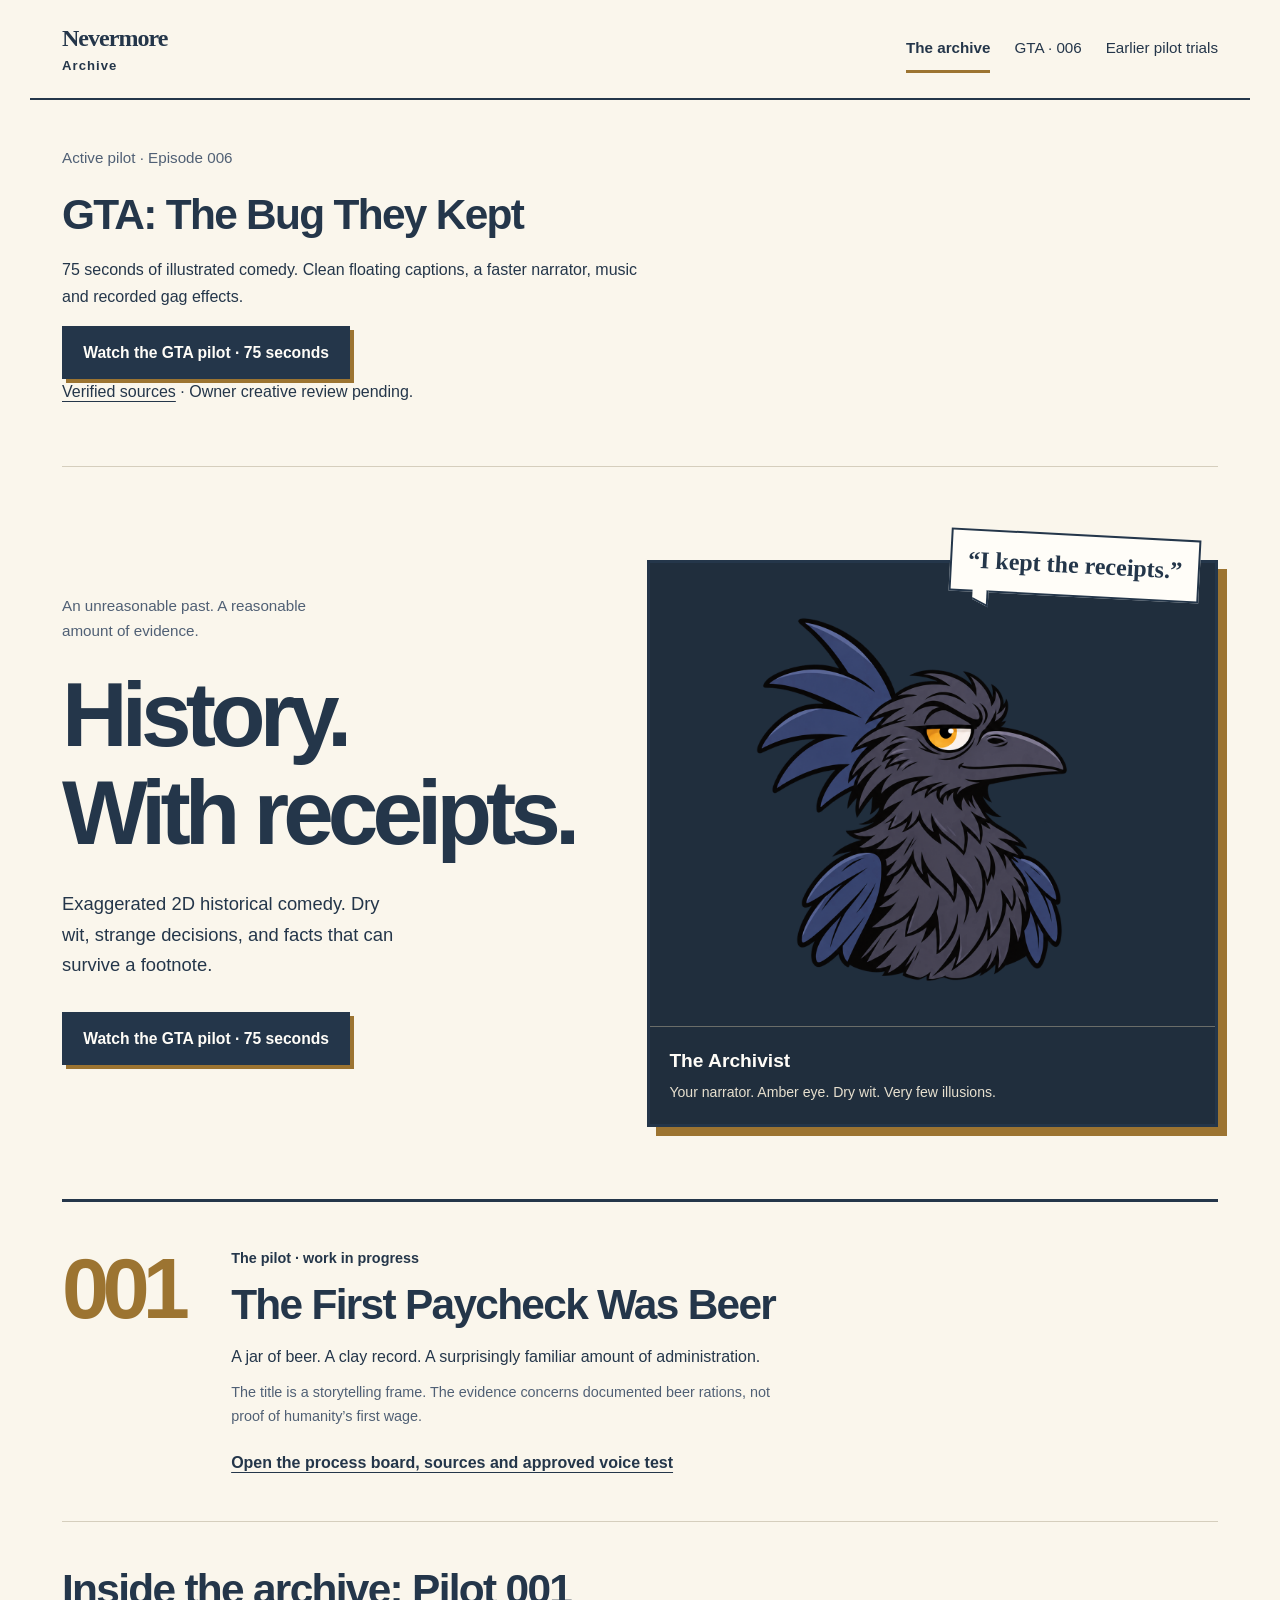
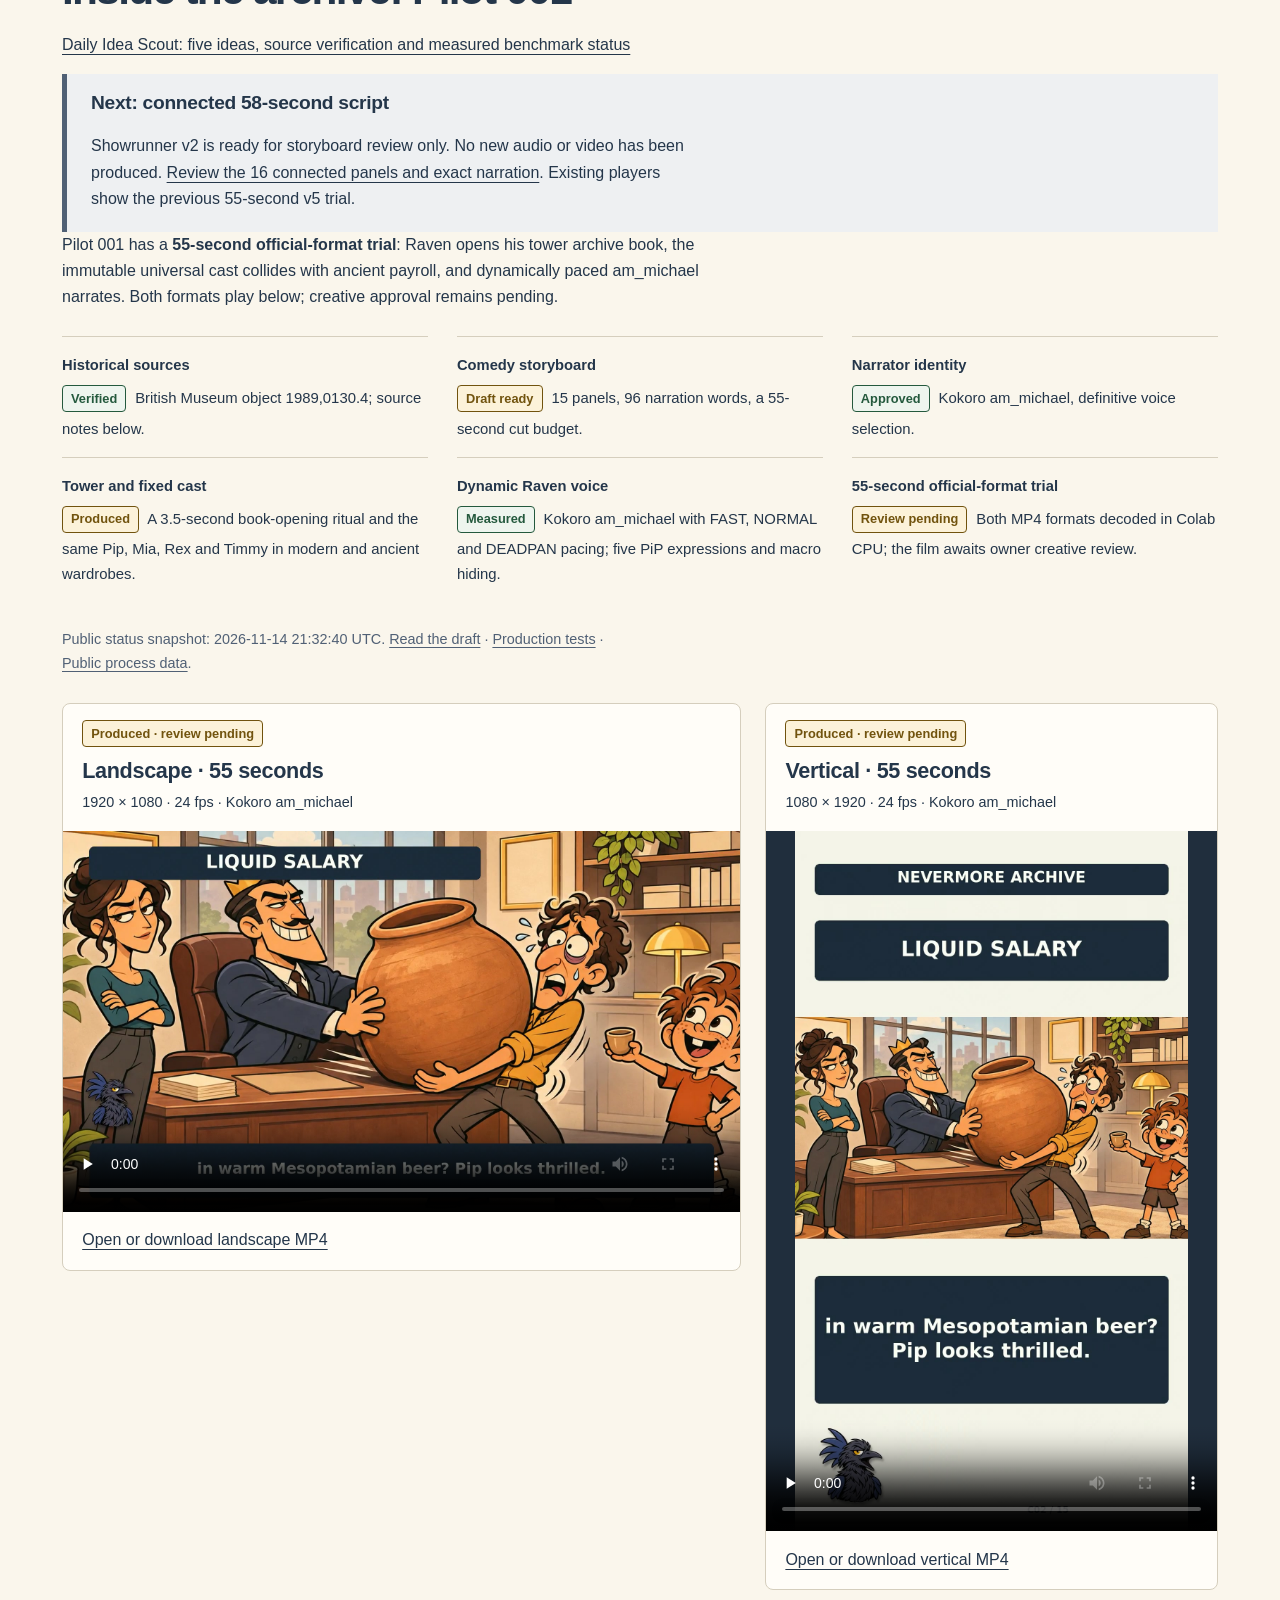
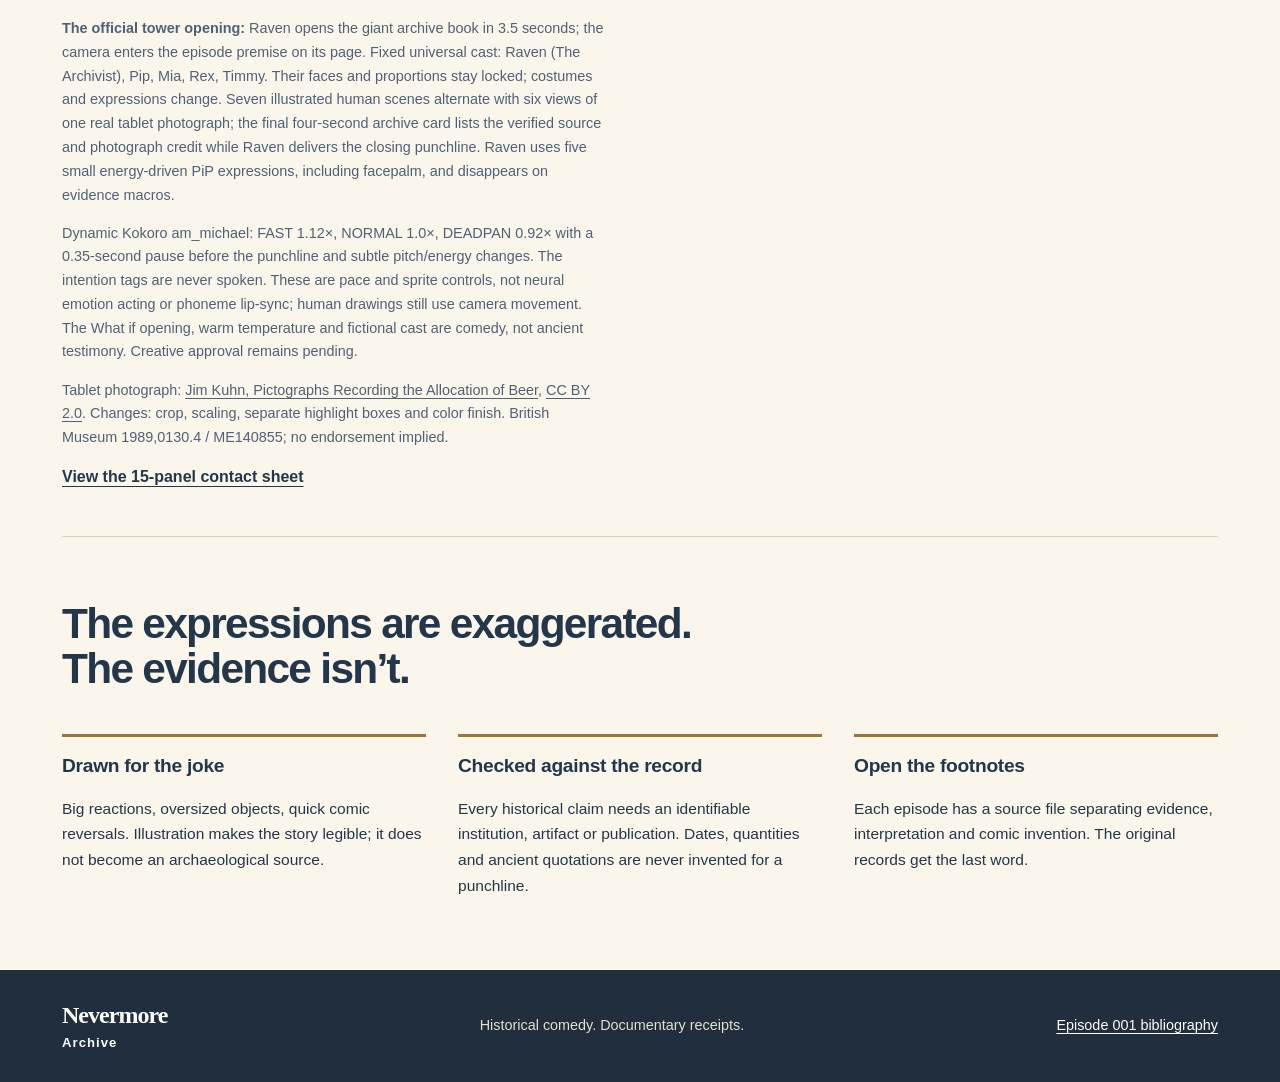
==== commit af82cec0: "Publish Nevermore Archive public process portal" ====
--- a/index.html
+++ b/index.html
@@ -3,7 +3,7 @@
 <head>
   <meta charset="utf-8">
   <meta name="viewport" content="width=device-width, initial-scale=1">
-  <meta name="description" content="Nevermore Archive: illustrated historical comedy with verified sources. Watch Calendar reset and explore the archive.">
+  <meta name="description" content="Nevermore Archive: illustrated historical comedy with verified sources. Watch the GTA short pilot and explore the archive.">
   <meta name="theme-color" content="#202e3d">
   <title>Nevermore Archive · History, with receipts</title>
   <link rel="stylesheet" href="styles.css">
@@ -14,17 +14,20 @@
     <a class="wordmark" href="index.html" aria-label="Nevermore Archive home">Nevermore <span>Archive</span></a>
     <nav aria-label="Main navigation">
       <a href="index.html" aria-current="page">The archive</a>
-      <a href="episode-005.html">Calendar reset · 005</a>
+      <a href="episode-006.html">GTA · 006</a>
       <a href="episode-001.html#production">Earlier pilot trials</a>
     </nav>
   </header>
   <main id="main">
+<!-- BEGIN GTA_006 -->
+<section class="production-progress"><p class="intro">Active pilot · Episode 006</p><h2>GTA: The Bug They Kept</h2><p>75 seconds of illustrated comedy. Clean floating captions, a faster narrator, music and recorded gag effects.</p><a class="button" href="episode-006.html#watch">Watch the GTA pilot · 75 seconds</a><p><a href="episode-006.html#sources">Verified sources</a> · Owner creative review pending.</p></section>
+<!-- END GTA_006 -->
     <section class="hero" aria-labelledby="hero-title">
       <div class="hero-copy">
         <p class="intro">An unreasonable past. A reasonable amount of evidence.</p>
         <h1 id="hero-title">History.<br>With receipts.</h1>
         <p class="hero-description">Exaggerated 2D historical comedy. Dry wit, strange decisions, and facts that can survive a footnote.</p>
-        <a class="button" href="episode-005.html#watch">Watch Calendar reset · full episode</a>
+        <a class="button" href="episode-006.html#watch">Watch the GTA pilot · 75 seconds</a>
       </div>
       <figure class="archivist-panel">
         <p class="speech">“I kept the receipts.”</p>
@@ -32,9 +35,7 @@
         <figcaption><strong>The Archivist</strong><span>Your narrator. Amber eye. Dry wit. Very few illusions.</span></figcaption>
       </figure>
     </section>
-<!-- BEGIN PUBLIC_LONG_EPISODE -->
-<section class="production-progress" aria-labelledby="calendar-title"><p class="intro">New · full-length episode 005</p><h2 id="calendar-title">What If Your Calendar Skipped Eleven Dates Tonight?</h2><p>9 minutes. One calendar reset. Five familiar faces. Read the enacted fine print with us.</p><p><span class="state state-verified">Actual Colab render validated</span><span class="state state-draft">Owner review pending</span></p><a class="button" href="episode-005.html#watch">Watch Calendar reset</a><div class="film-grid"><article class="film-card film-landscape"><header><span class="state state-draft">Owner review pending</span><h3>Landscape · 9 minutes</h3><p>1920 × 1080 · 24 fps · Kokoro am_michael</p></header><video controls playsinline preload="none" poster="advances/calendar-reset-005/landscape-poster.jpg?v=a64c0f2f4352" aria-label="Calendar reset, landscape, full episode"><source src="advances/calendar-reset-005/landscape.mp4?v=189461a9c666" type="video/mp4">Use the MP4 link below.</video><p><a href="advances/calendar-reset-005/landscape.mp4?v=189461a9c666">Open or download landscape MP4</a></p></article><article class="film-card film-vertical"><header><span class="state state-draft">Owner review pending</span><h3>Vertical · 9 minutes</h3><p>1080 × 1920 · 24 fps · Kokoro am_michael</p></header><video controls playsinline preload="none" poster="advances/calendar-reset-005/vertical-poster.jpg?v=95a59ecd5f35" aria-label="Calendar reset, vertical, full episode"><source src="advances/calendar-reset-005/vertical.mp4?v=f0bb7453f4fb" type="video/mp4">Use the MP4 link below.</video><p><a href="advances/calendar-reset-005/vertical.mp4?v=f0bb7453f4fb">Open or download vertical MP4</a></p></article></div><p><a href="episode-005.html#sources">Sources &amp; further reading</a></p></section>
-<!-- END PUBLIC_LONG_EPISODE -->
+
     <section class="episode-feature" aria-labelledby="episode-title">
       <div class="episode-number" aria-label="Episode 001">001</div>
       <div class="episode-copy">
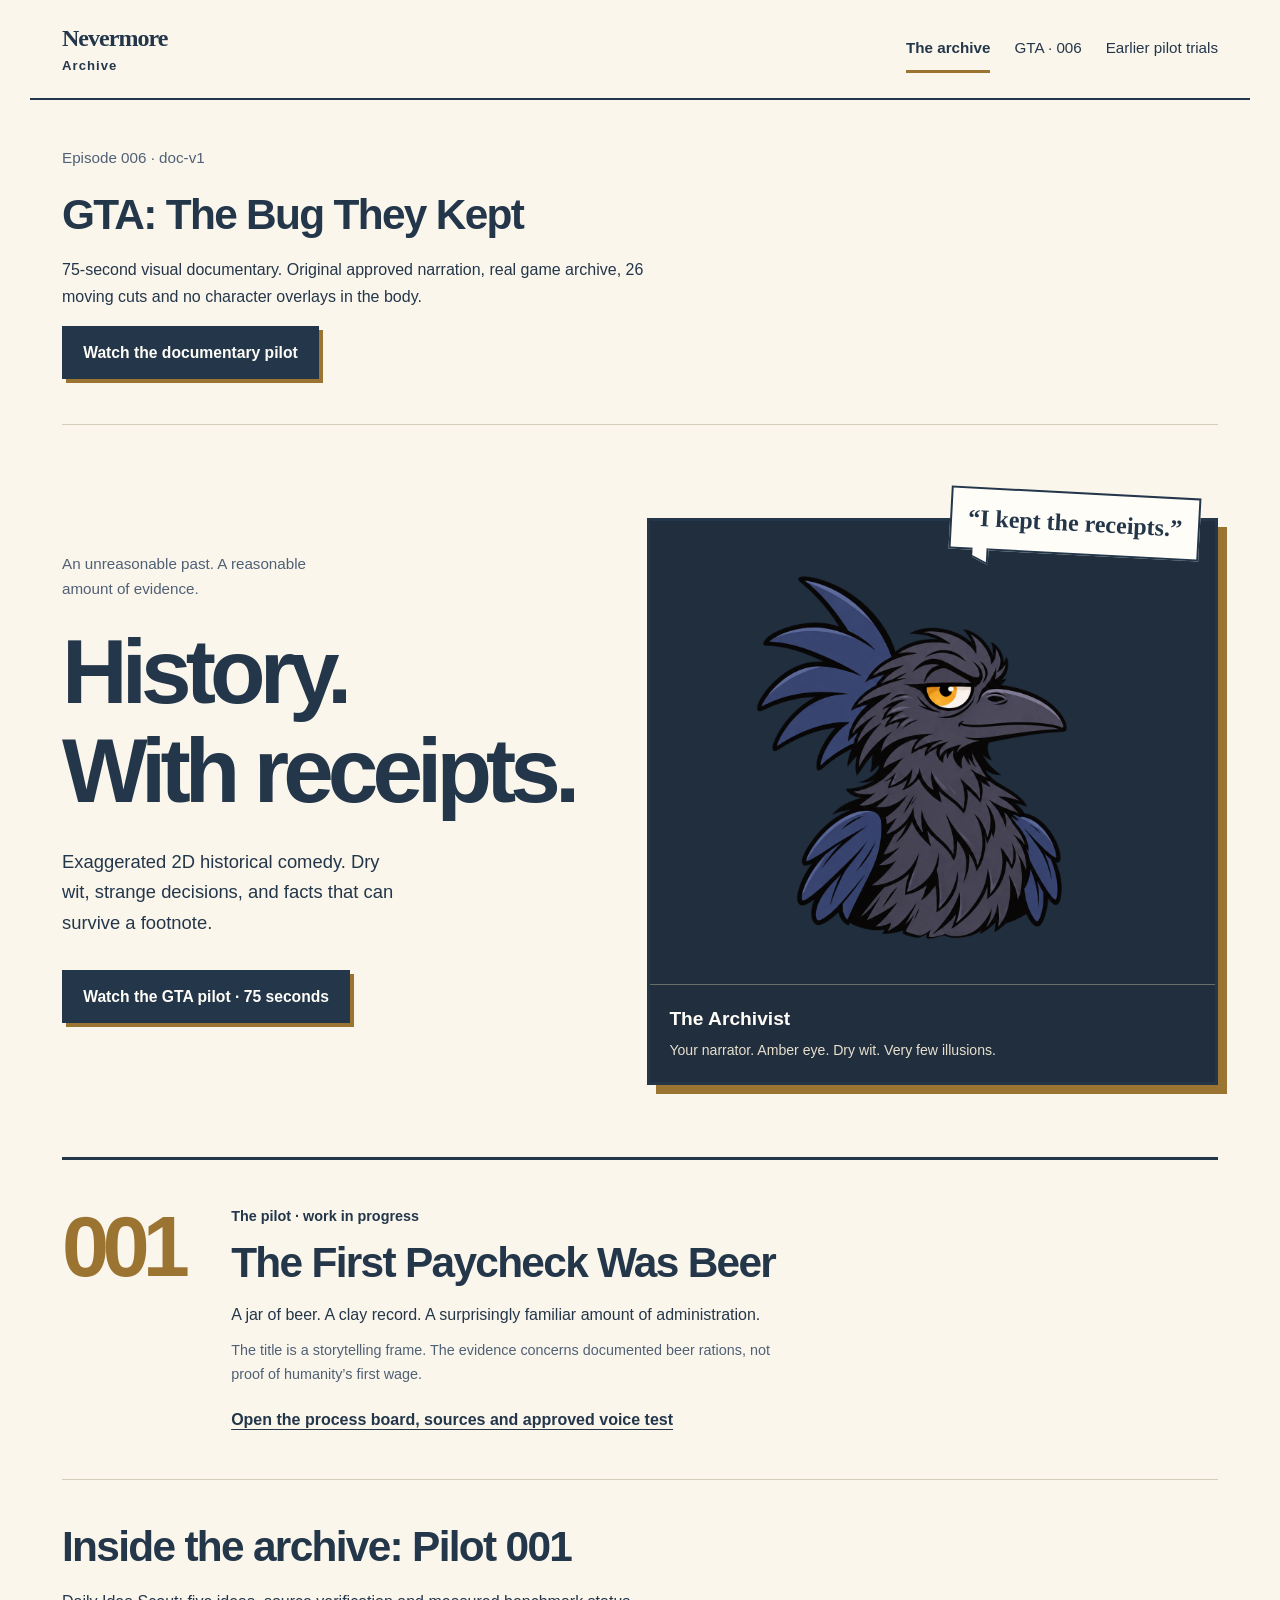
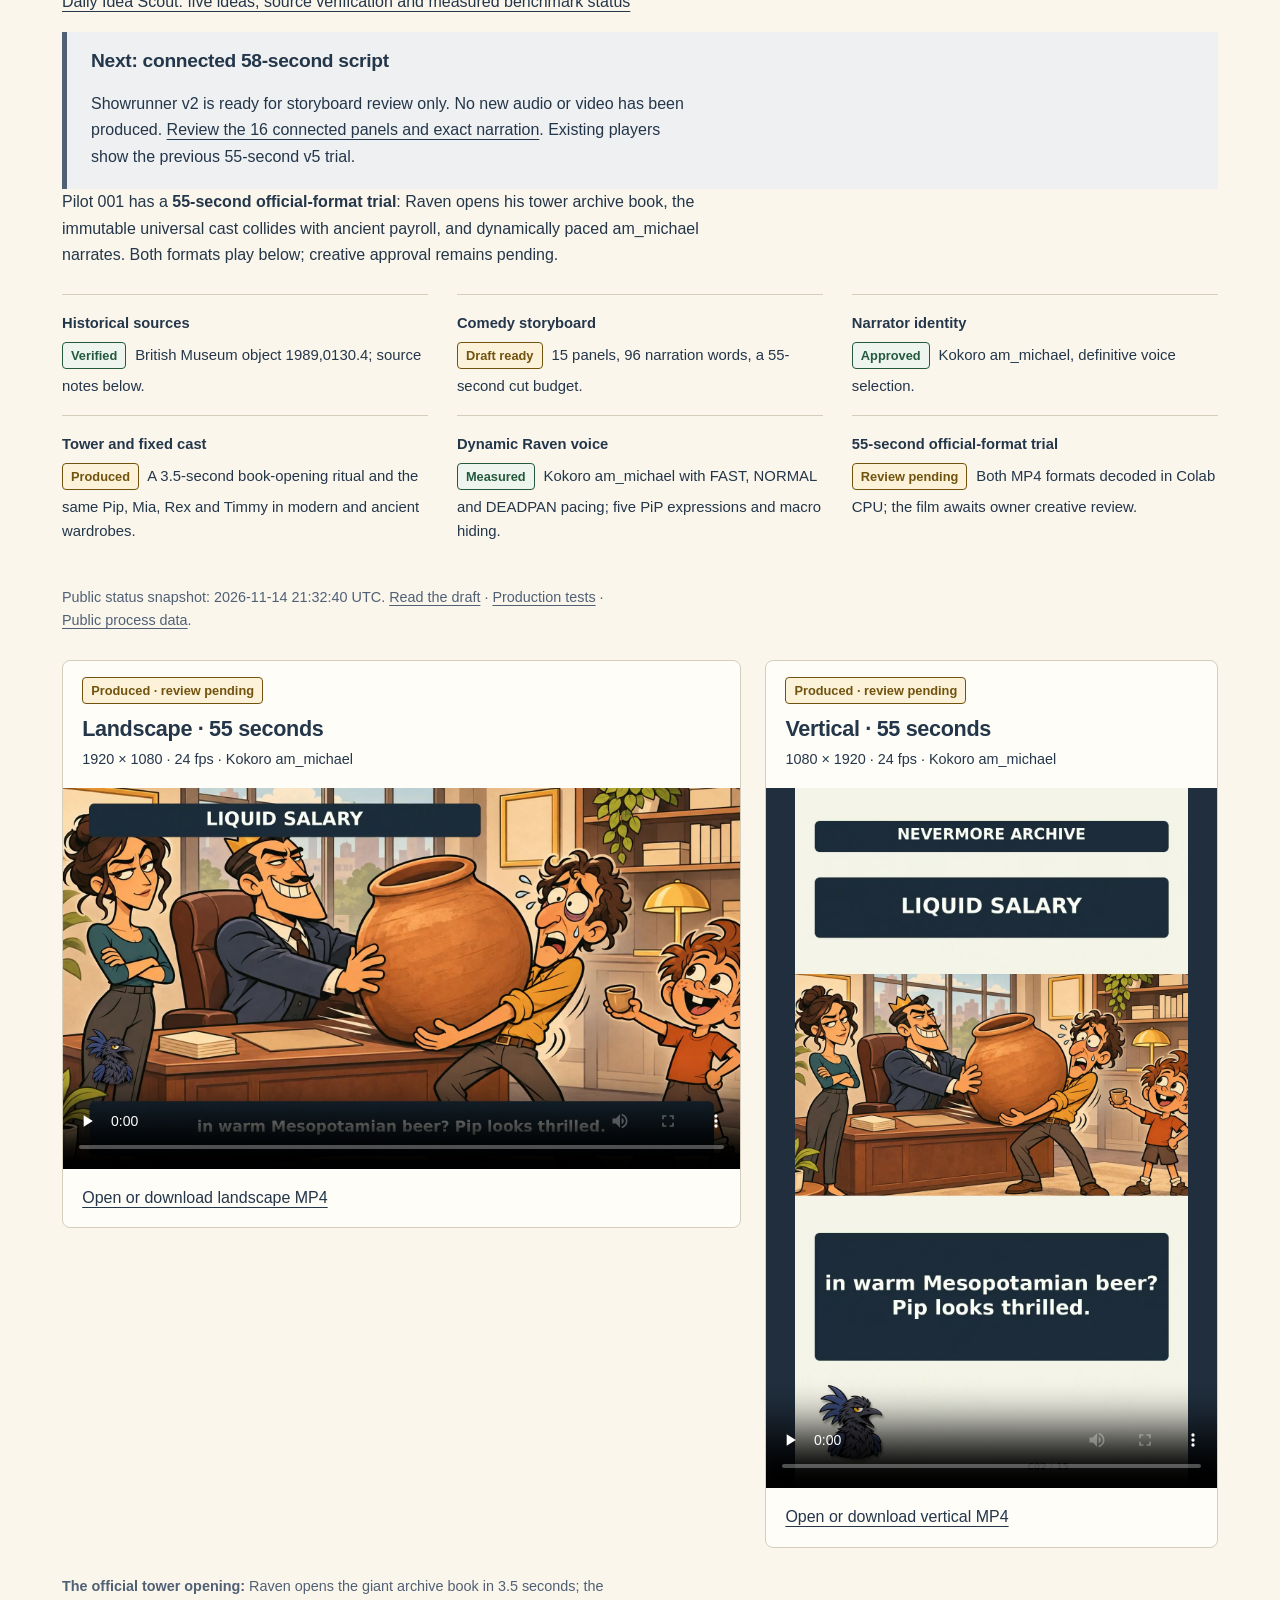
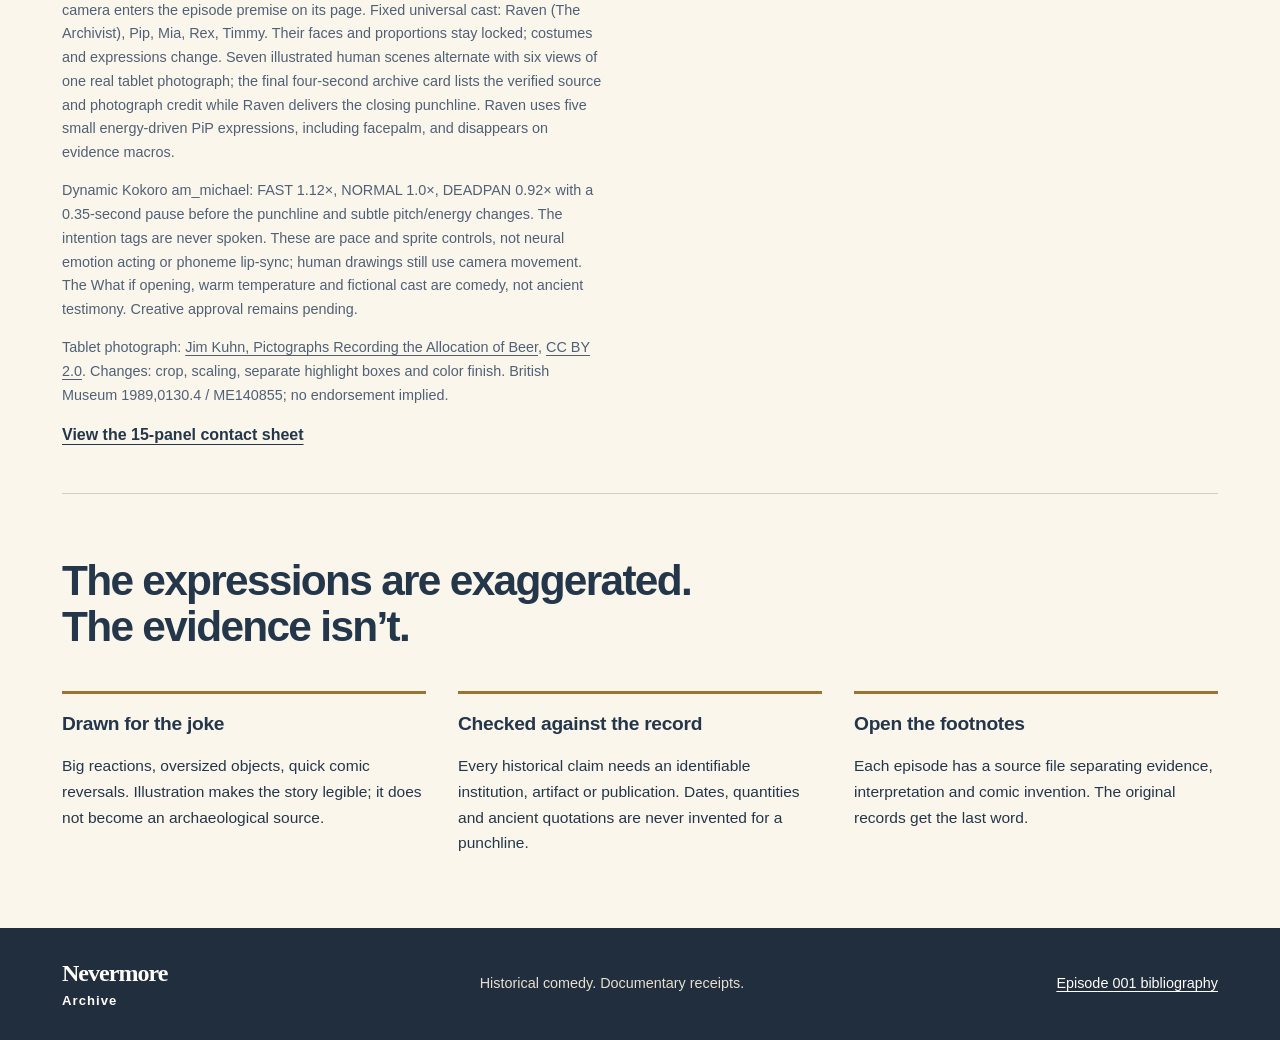
==== commit 0e1b46b2: "Publish Nevermore Archive public process portal" ====
--- a/index.html
+++ b/index.html
@@ -20,7 +20,7 @@
   </header>
   <main id="main">
 <!-- BEGIN GTA_006 -->
-<section class="production-progress"><p class="intro">Active pilot · Episode 006</p><h2>GTA: The Bug They Kept</h2><p>75 seconds of illustrated comedy. Clean floating captions, a faster narrator, music and recorded gag effects.</p><a class="button" href="episode-006.html#watch">Watch the GTA pilot · 75 seconds</a><p><a href="episode-006.html#sources">Verified sources</a> · Owner creative review pending.</p></section>
+<section class="production-progress"><p class="intro">Episode 006 · doc-v1</p><h2>GTA: The Bug They Kept</h2><p>75-second visual documentary. Original approved narration, real game archive, 26 moving cuts and no character overlays in the body.</p><a class="button" href="episode-006.html#watch">Watch the documentary pilot</a></section>
 <!-- END GTA_006 -->
     <section class="hero" aria-labelledby="hero-title">
       <div class="hero-copy">
